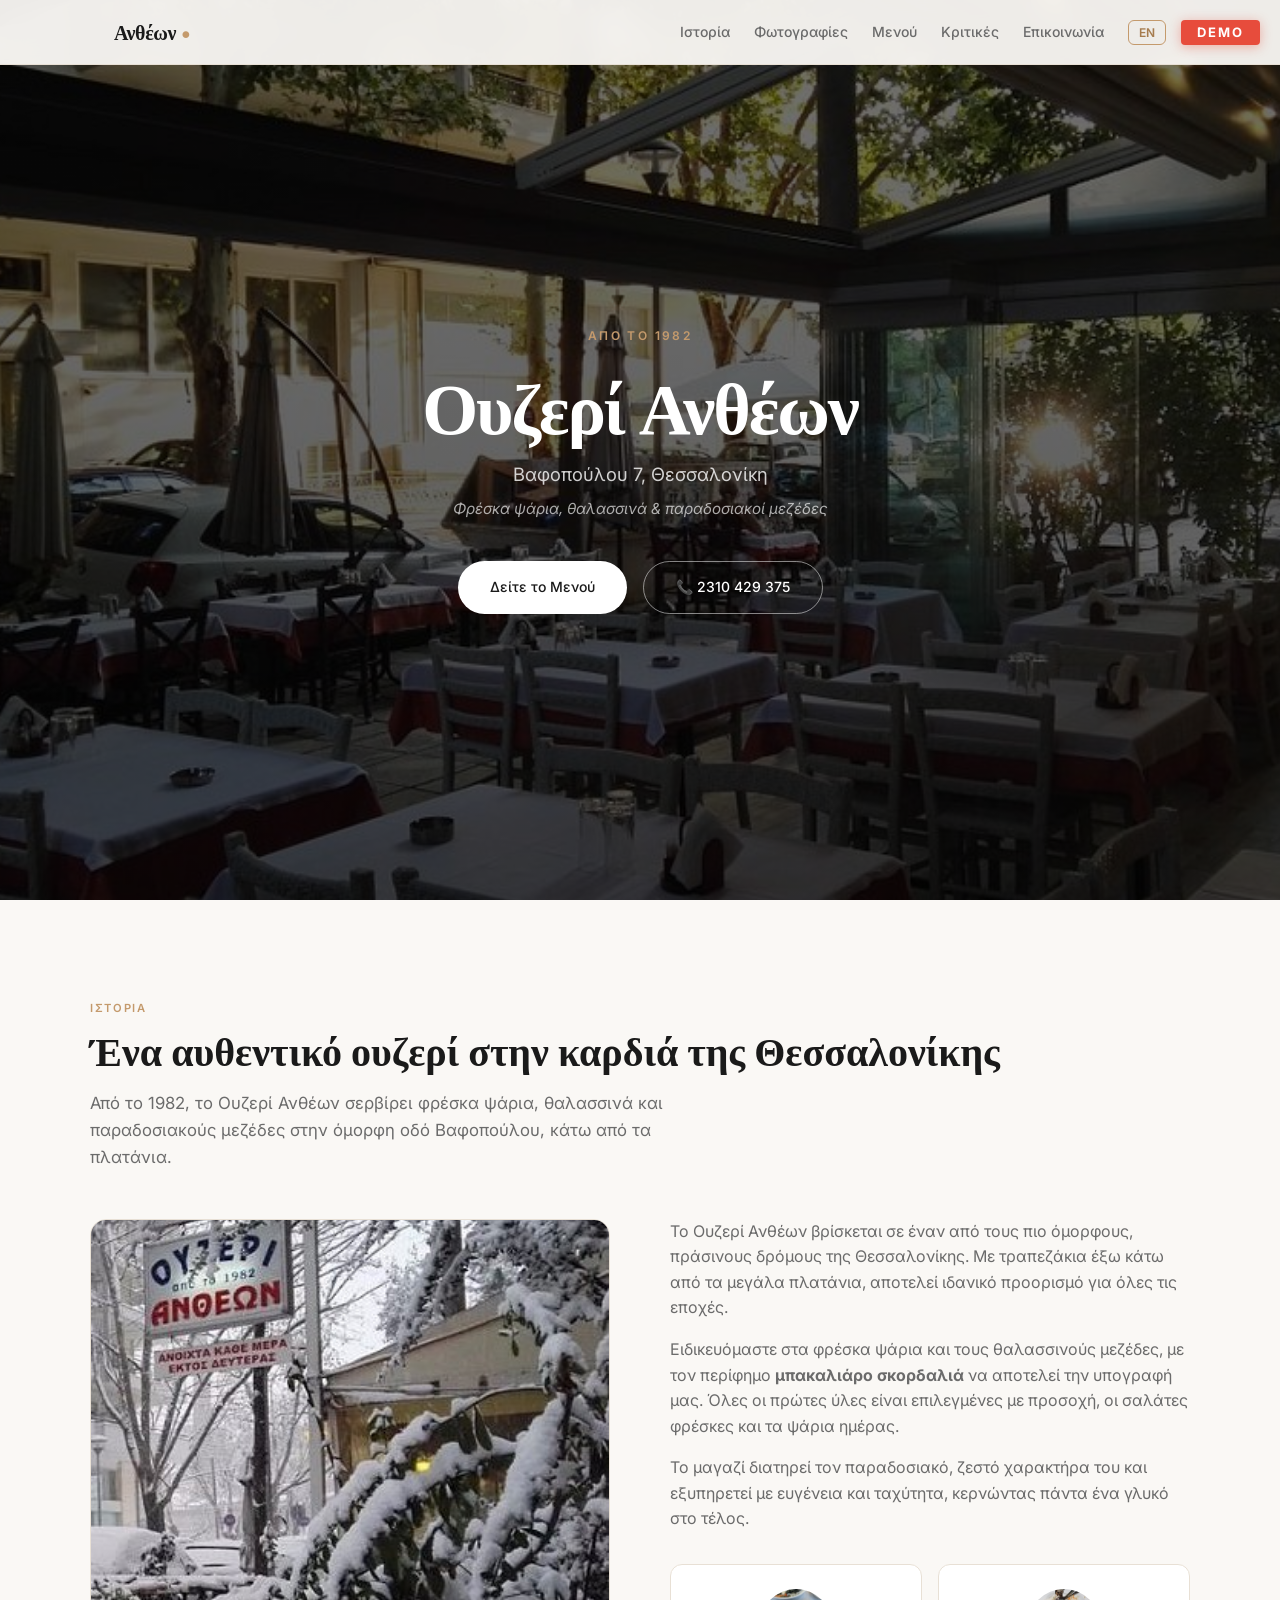
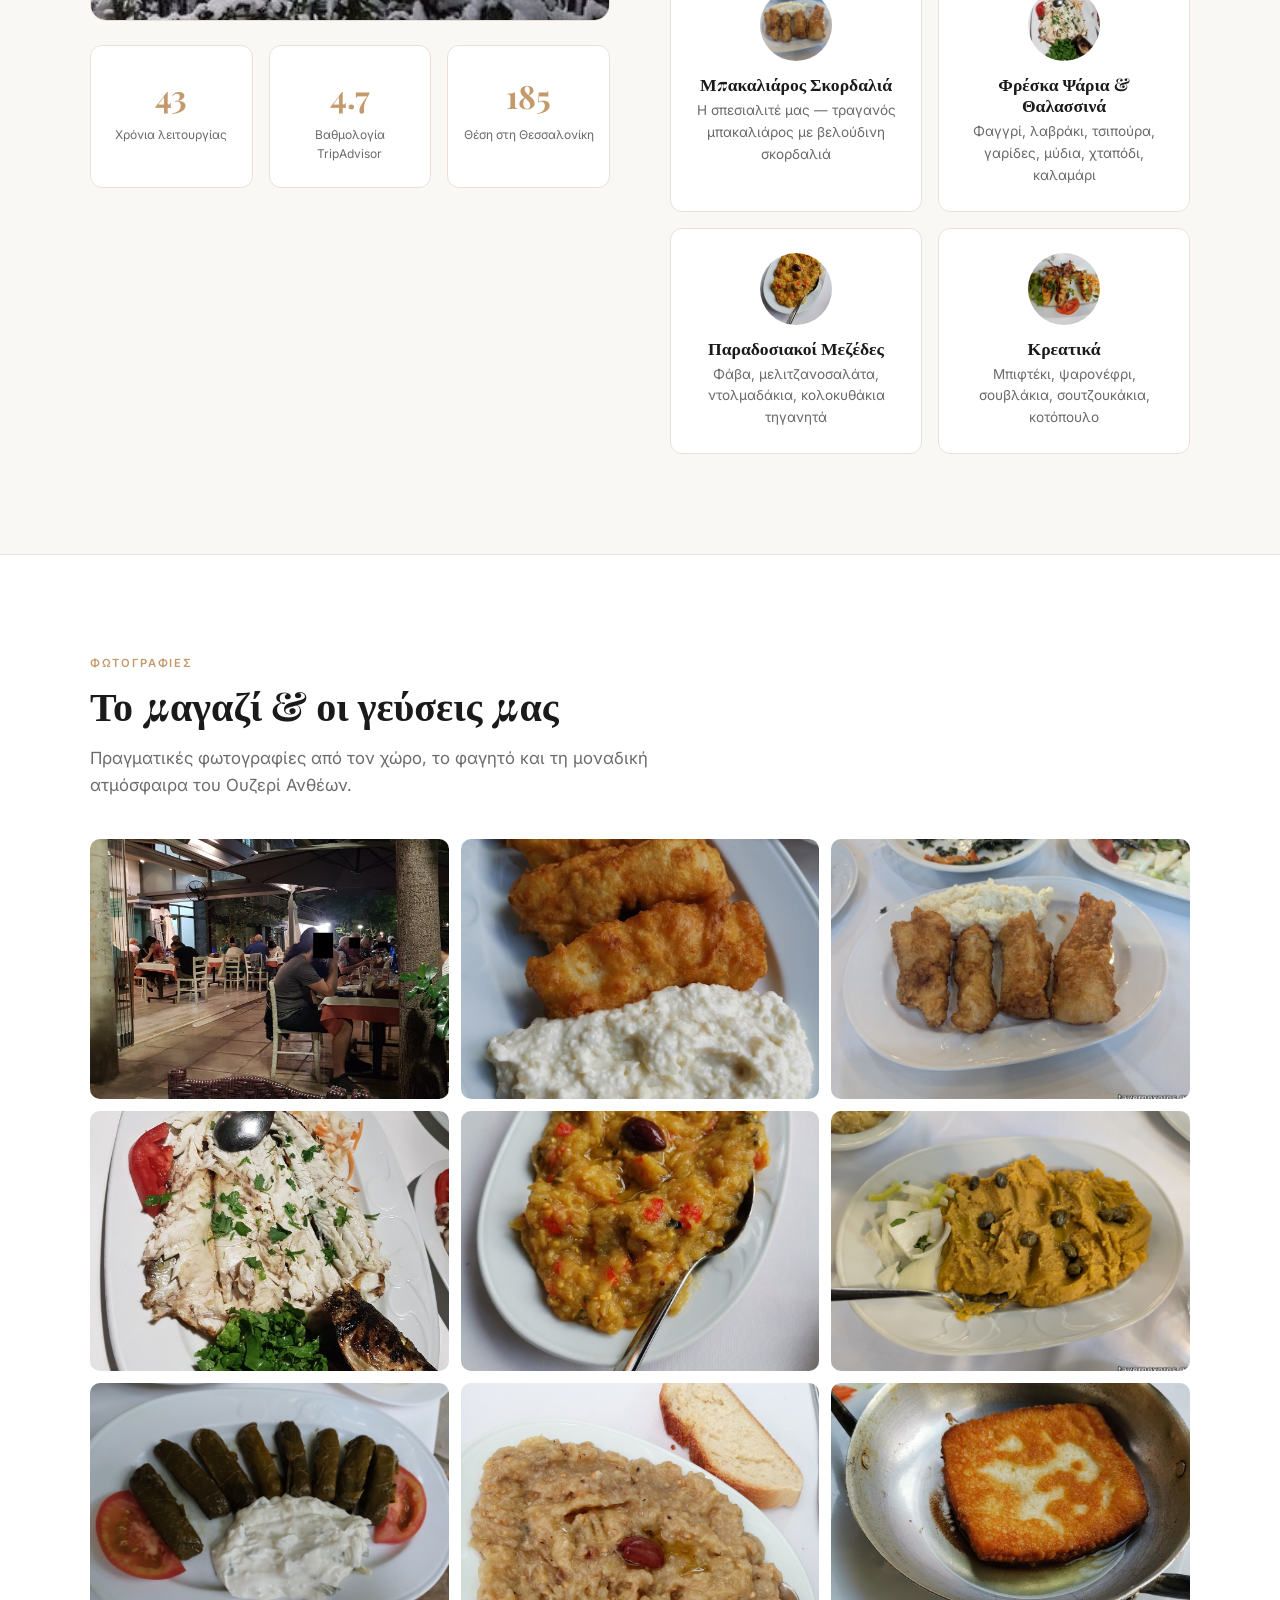
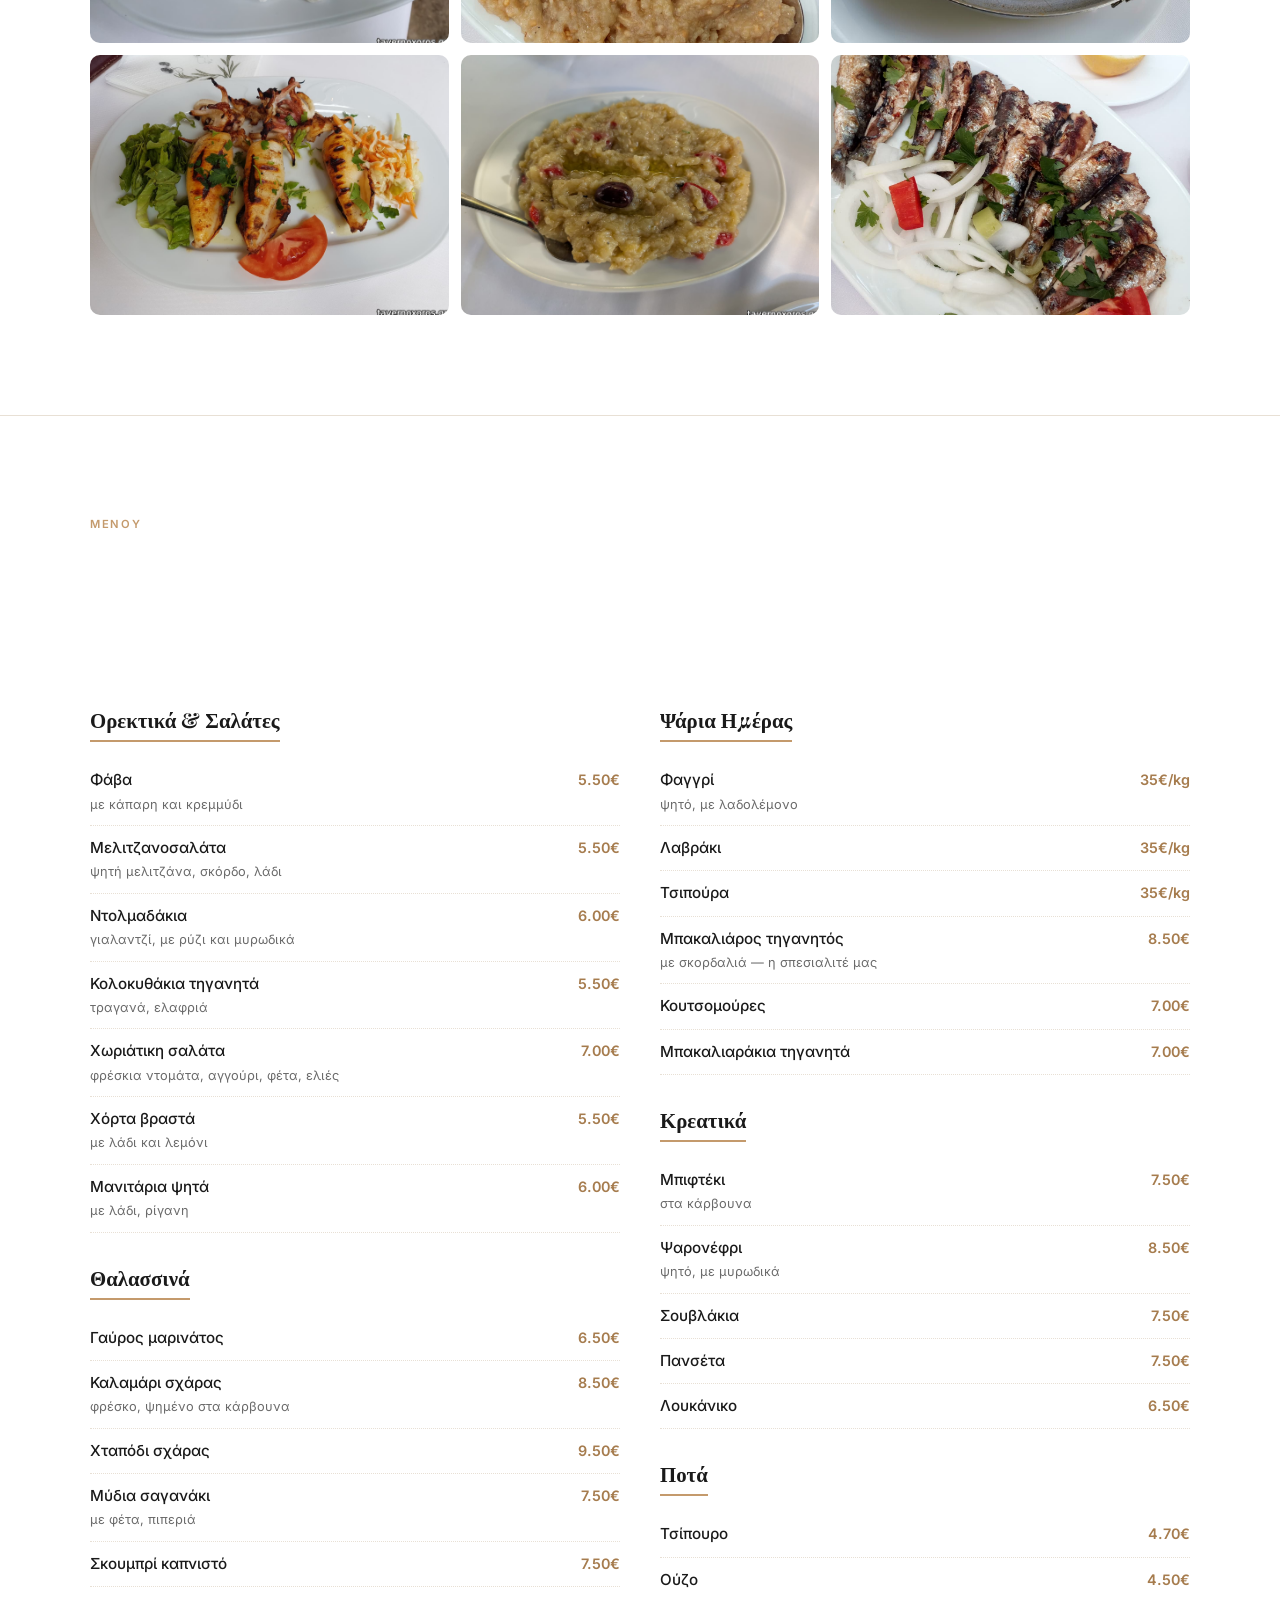
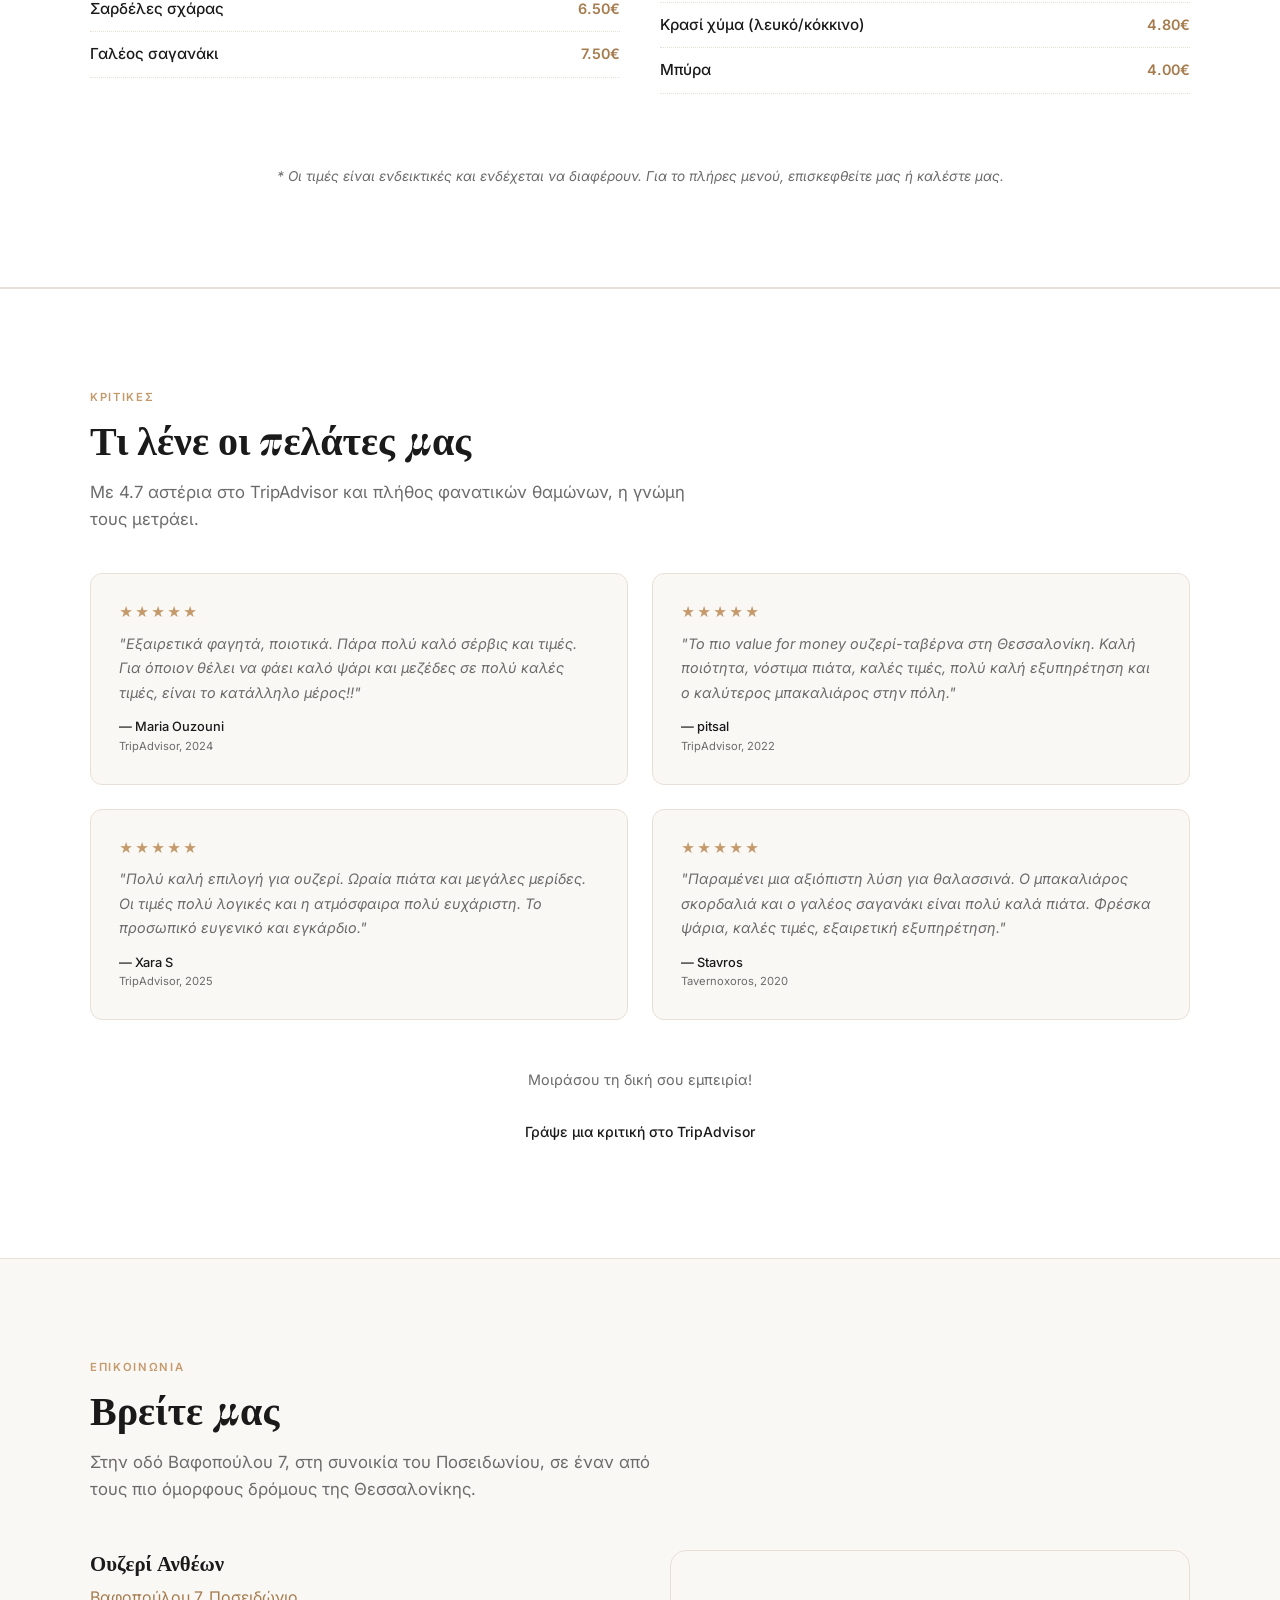
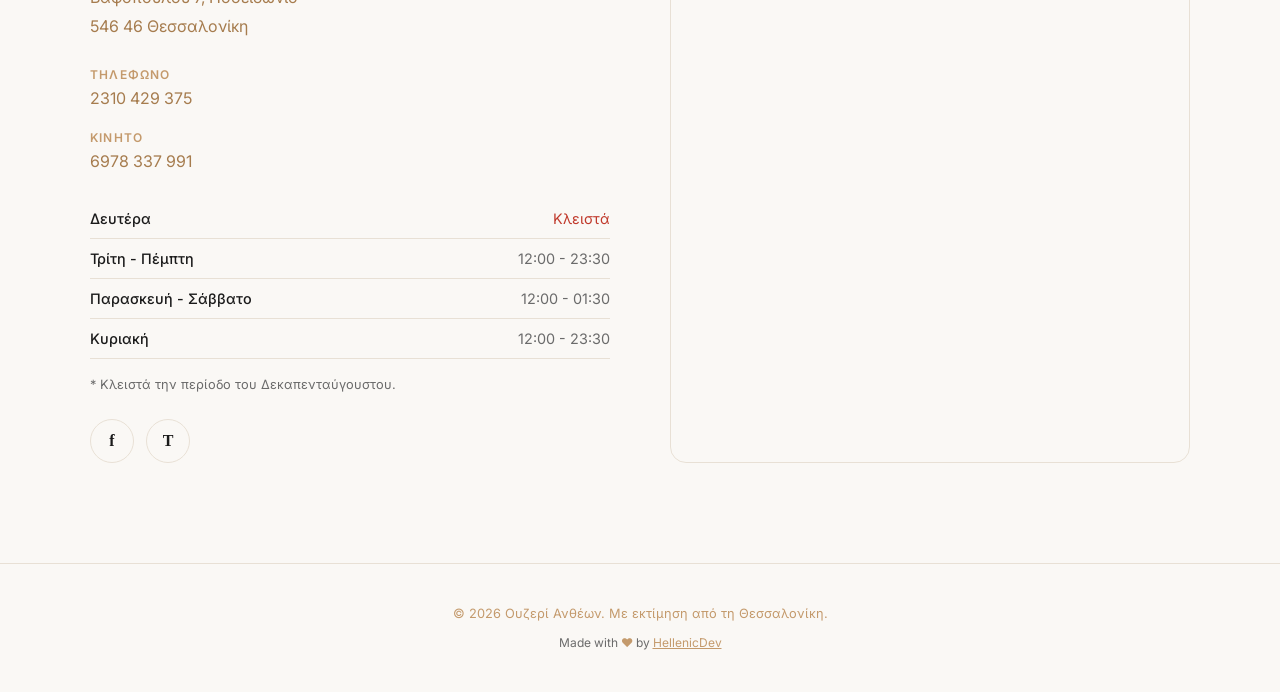
==== antheon/index.html @ df9ec537 "Add DEMO badge, GA4, and HellenicDev footer to antheon" ====
<!DOCTYPE html>
<html lang="el">
<head>
<meta charset="UTF-8">
<meta name="viewport" content="width=device-width, initial-scale=1.0">
<title>Ουζερί Ανθέων | Αυθεντικό Ουζερί στη Θεσσαλονίκη από το 1982</title>
<meta name="description" content="Ουζερί Ανθέων - Αυθεντικό ουζερί στη Θεσσαλονίκη από το 1982. Φρέσκα ψάρια, θαλασσινά, παραδοσιακοί μεζέδες στην οδό Βαφοπούλου 7.">
<link rel="preconnect" href="https://fonts.googleapis.com">
  <link href="https://fonts.googleapis.com/css2?family=Playfair+Display:wght@400;700&family=Inter:wght@300;400;500;600&display=swap" rel="stylesheet">
  <script async src="https://www.googletagmanager.com/gtag/js?id=G-9FWQFZME3Z"></script>
  <script>
    window.dataLayer = window.dataLayer || [];
    function gtag(){dataLayer.push(arguments);}
    gtag('js', new Date());
    gtag('config', 'G-9FWQFZME3Z');
  </script>
<style>
:root {
  --bg: #faf8f5;
  --text: #1a1a1a;
  --text-light: #6b6b6b;
  --accent: #c49a6c;
  --accent-dark: #a67c4e;
  --border: #e8e0d5;
  --card-bg: #ffffff;
}

* { margin: 0; padding: 0; box-sizing: border-box; }

html { scroll-behavior: smooth; }

body {
  font-family: 'Inter', sans-serif;
  background: var(--bg);
  color: var(--text);
  line-height: 1.6;
  -webkit-font-smoothing: antialiased;
  opacity: 0;
  animation: fadeIn 0.5s ease forwards;
}

@keyframes fadeIn { to { opacity: 1; } }

h1, h2, h3, h4 {
  font-family: 'Playfair Display', serif;
  font-weight: 700;
  line-height: 1.2;
}

a { color: inherit; text-decoration: none; }

img { max-width: 100%; height: auto; display: block; }

/* Nav */
nav {
  position: fixed;
  top: 0;
  width: 100%;
  background: rgba(250, 248, 245, 0.95);
  backdrop-filter: blur(12px);
  -webkit-backdrop-filter: blur(12px);
  border-bottom: 1px solid var(--border);
  z-index: 100;
  transition: transform 0.3s;
}

.nav-hidden { transform: translateY(-100%); }

nav .container {
  max-width: 1100px;
  margin: 0 auto;
  padding: 0 24px;
  display: flex;
  align-items: center;
  justify-content: space-between;
  height: 64px;
}

nav .logo {
  font-family: 'Playfair Display', serif;
  font-size: 1.25rem;
  font-weight: 700;
  letter-spacing: -0.02em;
}

nav .logo span { color: var(--accent); }

nav .nav-links { display: flex; gap: 24px; align-items: center; }

nav .nav-links a {
  font-size: 0.875rem;
  font-weight: 500;
  color: var(--text-light);
  transition: color 0.2s;
  position: relative;
}

nav .nav-links a:hover { color: var(--text); }

nav .nav-links a::after {
  content: '';
  position: absolute;
  bottom: -4px;
  left: 0;
  width: 0;
  height: 2px;
  background: var(--accent);
  transition: width 0.3s;
}

nav .nav-links a:hover::after { width: 100%; }

.lang-toggle {
  background: none;
  border: 1px solid var(--accent);
  border-radius: 6px;
  padding: 4px 10px;
  font-size: 0.75rem;
  font-weight: 600;
  color: var(--accent-dark);
  cursor: pointer;
  transition: all 0.2s;
  font-family: inherit;
}

.lang-toggle:hover { background: var(--accent); color: white; }

.nav-toggle {
  display: none;
  background: none;
  border: none;
  cursor: pointer;
  padding: 8px;
}

.nav-toggle span {
  display: block;
  width: 24px;
  height: 2px;
  background: var(--text);
  margin: 5px 0;
  transition: 0.3s;
}

/* Hero */
.hero {
  min-height: 100vh;
  display: flex;
  align-items: center;
  justify-content: center;
  text-align: center;
  padding: 120px 24px 80px;
  position: relative;
  overflow: hidden;
}

.hero-bg {
  position: absolute;
  inset: 0;
  z-index: 0;
}

.hero-bg img {
  width: 100%;
  height: 100%;
  object-fit: cover;
  transition: transform 8s ease;
}

.hero:hover .hero-bg img,
.hero-inview .hero-bg img { transform: scale(1.05); }

.hero-bg::after {
  content: '';
  position: absolute;
  inset: 0;
  background: linear-gradient(rgba(0,0,0,0.55), rgba(0,0,0,0.65));
}

.hero-content {
  position: relative;
  z-index: 1;
  max-width: 700px;
  color: white;
}

.hero .year {
  font-size: 0.75rem;
  text-transform: uppercase;
  letter-spacing: 0.2em;
  color: var(--accent);
  margin-bottom: 16px;
  font-weight: 600;
  opacity: 0;
  animation: slideUp 0.8s ease 0.2s forwards;
}

.hero h1 {
  font-size: clamp(2.5rem, 6vw, 4.5rem);
  margin-bottom: 12px;
  letter-spacing: -0.03em;
  color: white;
  opacity: 0;
  animation: slideUp 0.8s ease 0.4s forwards;
}

@keyframes slideUp {
  from { opacity: 0; transform: translateY(30px); }
  to { opacity: 1; transform: translateY(0); }
}

.hero .subtitle {
  font-size: 1.15rem;
  color: rgba(255,255,255,0.8);
  margin-bottom: 8px;
  opacity: 0;
  animation: slideUp 0.8s ease 0.6s forwards;
}

.hero .tagline {
  font-size: 0.95rem;
  color: rgba(255,255,255,0.65);
  margin-bottom: 40px;
  font-style: italic;
  opacity: 0;
  animation: slideUp 0.8s ease 0.8s forwards;
}

.hero .btn-group {
  display: flex;
  gap: 16px;
  justify-content: center;
  flex-wrap: wrap;
  opacity: 0;
  animation: slideUp 0.8s ease 1s forwards;
}

.btn {
  display: inline-flex;
  align-items: center;
  gap: 8px;
  padding: 14px 32px;
  border-radius: 100px;
  font-size: 0.875rem;
  font-weight: 500;
  transition: all 0.3s;
  border: none;
  cursor: pointer;
}

.btn-primary {
  background: white;
  color: var(--text);
}

.btn-primary:hover { background: var(--accent); color: white; transform: translateY(-2px); box-shadow: 0 6px 20px rgba(0,0,0,0.15); }

.btn-outline-light {
  background: transparent;
  border: 1px solid rgba(255,255,255,0.5);
  color: white;
}

.btn-outline-light:hover { background: white; color: var(--text); transform: translateY(-2px); box-shadow: 0 6px 20px rgba(0,0,0,0.15); }

/* Section */
section { padding: 100px 24px; }

.section-label {
  font-size: 0.7rem;
  text-transform: uppercase;
  letter-spacing: 0.15em;
  color: var(--accent);
  margin-bottom: 8px;
  font-weight: 600;
}

.section-title {
  font-size: clamp(1.8rem, 3.5vw, 2.5rem);
  margin-bottom: 16px;
}

.section-desc {
  color: var(--text-light);
  max-width: 600px;
  font-size: 1.05rem;
}

.container { max-width: 1100px; margin: 0 auto; }

/* Reveal animations */
.reveal {
  opacity: 0;
  transform: translateY(40px);
  transition: opacity 0.8s ease, transform 0.8s ease;
}

.reveal.visible {
  opacity: 1;
  transform: translateY(0);
}

.reveal-left {
  opacity: 0;
  transform: translateX(-40px);
  transition: opacity 0.8s ease, transform 0.8s ease;
}

.reveal-left.visible {
  opacity: 1;
  transform: translateX(0);
}

.reveal-right {
  opacity: 0;
  transform: translateX(40px);
  transition: opacity 0.8s ease, transform 0.8s ease;
}

.reveal-right.visible {
  opacity: 1;
  transform: translateX(0);
}

/* About */
.about-grid {
  display: grid;
  grid-template-columns: 1fr 1fr;
  gap: 60px;
  align-items: start;
  margin-top: 48px;
}

.about-image {
  border-radius: 16px;
  overflow: hidden;
  border: 1px solid var(--border);
  transition: transform 0.4s;
}

.about-image:hover { transform: scale(1.01); }

.about-image img {
  width: 100%;
  height: 400px;
  object-fit: cover;
  transition: transform 6s ease;
}

.about-image:hover img { transform: scale(1.05); }

.about-text p {
  color: var(--text-light);
  margin-bottom: 16px;
  font-size: 1rem;
}

.about-stats {
  display: grid;
  grid-template-columns: repeat(3, 1fr);
  gap: 16px;
  margin-top: 24px;
}

.about-stats .stat {
  text-align: center;
  padding: 24px 12px;
  background: var(--card-bg);
  border-radius: 12px;
  border: 1px solid var(--border);
  transition: transform 0.3s, box-shadow 0.3s;
}

.about-stats .stat:hover {
  transform: translateY(-4px);
  box-shadow: 0 12px 28px rgba(0,0,0,0.06);
}

.about-stats .stat .number {
  font-family: 'Playfair Display', serif;
  font-size: 2rem;
  font-weight: 700;
  color: var(--accent);
}

.about-stats .stat .label {
  font-size: 0.75rem;
  color: var(--text-light);
  margin-top: 4px;
}

/* Specialties */
.specials-grid {
  display: grid;
  grid-template-columns: repeat(auto-fit, minmax(220px, 1fr));
  gap: 16px;
  margin-top: 32px;
}

.special-card {
  background: var(--card-bg);
  border: 1px solid var(--border);
  border-radius: 12px;
  padding: 24px;
  text-align: center;
  transition: all 0.3s;
}

.special-card:nth-child(1) { transition-delay: 0.1s; }
.special-card:nth-child(2) { transition-delay: 0.2s; }
.special-card:nth-child(3) { transition-delay: 0.3s; }
.special-card:nth-child(4) { transition-delay: 0.4s; }

.special-card:hover {
  transform: translateY(-6px);
  box-shadow: 0 16px 32px rgba(0,0,0,0.06);
  border-color: var(--accent);
}

.special-card .icon-img {
  width: 72px;
  height: 72px;
  border-radius: 50%;
  object-fit: cover;
  margin: 0 auto 12px;
  transition: transform 0.5s;
}

.special-card:hover .icon-img { transform: rotate(8deg) scale(1.08); }

.special-card h4 { font-size: 1.1rem; margin-bottom: 6px; }
.special-card p { font-size: 0.85rem; color: var(--text-light); }

/* Gallery */
.gallery-section { background: var(--card-bg); border-top: 1px solid var(--border); }

.gallery-grid {
  display: grid;
  grid-template-columns: repeat(3, 1fr);
  gap: 12px;
  margin-top: 40px;
}

.gallery-grid img {
  width: 100%;
  height: 260px;
  object-fit: cover;
  border-radius: 10px;
  transition: transform 0.5s, box-shadow 0.5s;
  cursor: pointer;
}

.gallery-grid img:hover {
  transform: scale(1.04);
  box-shadow: 0 12px 32px rgba(0,0,0,0.15);
}

/* Menu */
.menu-grid {
  display: grid;
  grid-template-columns: 1fr 1fr;
  gap: 40px;
  margin-top: 48px;
}

.menu-category { margin-bottom: 32px; }

.menu-category h3 {
  font-size: 1.3rem;
  margin-bottom: 16px;
  padding-bottom: 8px;
  border-bottom: 2px solid var(--accent);
  display: inline-block;
}

.menu-item {
  display: flex;
  justify-content: space-between;
  align-items: flex-start;
  padding: 10px 0;
  border-bottom: 1px dotted var(--border);
  transition: background 0.2s;
  cursor: default;
}

.menu-item:hover { background: rgba(196, 154, 108, 0.05); padding-left: 8px; padding-right: 8px; margin: 0 -8px; border-radius: 6px; }

.menu-item-name { font-weight: 500; font-size: 0.95rem; flex: 1; }
.menu-item-desc { font-size: 0.8rem; color: var(--text-light); margin-top: 2px; }

.menu-item-price {
  font-weight: 600;
  color: var(--accent-dark);
  font-size: 0.9rem;
  white-space: nowrap;
  margin-left: 16px;
}

/* Reviews */
.reviews-section { background: #fff; border-top: 1px solid var(--border); border-bottom: 1px solid var(--border); }

.reviews-grid {
  display: grid;
  grid-template-columns: 1fr 1fr;
  gap: 24px;
  margin-top: 40px;
}

.review-card {
  background: var(--bg);
  border-radius: 12px;
  padding: 28px;
  border: 1px solid var(--border);
  transition: transform 0.3s, box-shadow 0.3s;
}

.review-card:hover {
  transform: translateY(-2px);
  box-shadow: 0 8px 24px rgba(0,0,0,0.04);
}

.review-card .stars { color: var(--accent); font-size: 0.85rem; margin-bottom: 8px; letter-spacing: 2px; }

.review-card blockquote {
  font-size: 0.9rem;
  color: var(--text-light);
  font-style: italic;
  line-height: 1.7;
}

.review-card .author { font-size: 0.8rem; font-weight: 500; margin-top: 12px; color: var(--text); }
.review-card .source { font-size: 0.7rem; color: var(--text-light); }

.review-cta { text-align: center; margin-top: 48px; }
.review-cta p { color: var(--text-light); margin-bottom: 16px; font-size: 0.9rem; }

/* Contact */
.contact-grid {
  display: grid;
  grid-template-columns: 1fr 1fr;
  gap: 60px;
  margin-top: 48px;
}

.contact-info h3 { font-size: 1.3rem; margin-bottom: 8px; }

.contact-info .address {
  color: var(--text-light);
  margin-bottom: 24px;
  line-height: 1.8;
}

.contact-info .address a { color: var(--accent-dark); }

.contact-detail { margin-bottom: 16px; }
.contact-detail .label { font-size: 0.75rem; text-transform: uppercase; letter-spacing: 0.1em; color: var(--accent); font-weight: 600; }
.contact-detail .value { font-size: 1rem; margin-top: 2px; }
.contact-detail .value a { color: var(--accent-dark); }

.hours-table { margin-top: 24px; }
.hours-row {
  display: flex;
  justify-content: space-between;
  padding: 8px 0;
  border-bottom: 1px solid var(--border);
  font-size: 0.9rem;
}
.hours-row .day { font-weight: 500; }
.hours-row .time { color: var(--text-light); }
.hours-row.closed .time { color: #c0392b; }

.map-container {
  border-radius: 16px;
  overflow: hidden;
  border: 1px solid var(--border);
  width: 100%;
  height: 100%;
  min-height: 400px;
}

.map-container iframe {
  width: 100%;
  height: 100%;
  min-height: 400px;
  border: 0;
}

/* Social */
.social-links {
  display: flex;
  gap: 12px;
  margin-top: 24px;
}

.social-links a {
  display: flex;
  align-items: center;
  justify-content: center;
  width: 44px;
  height: 44px;
  border: 1px solid var(--border);
  border-radius: 50%;
  transition: all 0.3s;
  font-weight: 700;
  font-size: 1rem;
  font-family: serif;
}

.social-links a:hover {
  background: var(--accent);
  border-color: var(--accent);
  color: white;
  transform: translateY(-2px);
}

/* Footer */
footer {
  text-align: center;
  padding: 40px 24px;
  color: var(--text-light);
  font-size: 0.8rem;
  border-top: 1px solid var(--border);
}

footer span { color: var(--accent); }

.demo-badge {
  position: fixed;
  top: 20px;
  right: 20px;
  z-index: 9999;
  background: #e74c3c;
  color: #fff;
  font: 700 13px/1 'Inter', sans-serif;
  padding: 6px 16px;
  border-radius: 4px;
  letter-spacing: 2px;
  box-shadow: 0 2px 12px rgba(231,76,60,0.4);
  pointer-events: none;
}

/* Lightbox */
.lightbox {
  display: none;
  position: fixed;
  inset: 0;
  background: rgba(0,0,0,0.92);
  z-index: 200;
  align-items: center;
  justify-content: center;
  padding: 40px;
  cursor: pointer;
  backdrop-filter: blur(8px);
  animation: lbFade 0.3s ease;
}

@keyframes lbFade { from { opacity: 0; } to { opacity: 1; } }

.lightbox.open { display: flex; }

.lightbox img {
  max-width: 90vw;
  max-height: 85vh;
  border-radius: 12px;
  object-fit: contain;
  animation: lbScale 0.3s ease;
}

@keyframes lbScale { from { transform: scale(0.9); } to { transform: scale(1); } }

.lightbox .close-btn {
  position: absolute;
  top: 20px;
  right: 28px;
  color: white;
  font-size: 2rem;
  cursor: pointer;
  opacity: 0.7;
  transition: opacity 0.2s;
}

.lightbox .close-btn:hover { opacity: 1; }

/* Back to top */
.back-top {
  position: fixed;
  bottom: 30px;
  right: 30px;
  width: 48px;
  height: 48px;
  border-radius: 50%;
  background: var(--text);
  color: white;
  border: none;
  cursor: pointer;
  font-size: 1.2rem;
  display: flex;
  align-items: center;
  justify-content: center;
  opacity: 0;
  pointer-events: none;
  transition: all 0.3s;
  z-index: 90;
  box-shadow: 0 4px 12px rgba(0,0,0,0.15);
}

.back-top.show { opacity: 1; pointer-events: auto; }

.back-top:hover { background: var(--accent); transform: translateY(-3px); }

/* Mobile CTA */
.mobile-cta {
  display: none;
  position: fixed;
  bottom: 0;
  left: 0;
  right: 0;
  background: white;
  border-top: 1px solid var(--border);
  padding: 12px 20px;
  z-index: 90;
  gap: 12px;
}

.mobile-cta .btn { flex: 1; justify-content: center; font-size: 0.85rem; padding: 12px 16px; }

/* Language visibility handled by JS */

/* Mobile */
@media (max-width: 768px) {
  nav .nav-links { display: none; }
  .nav-toggle { display: block; }
  nav .nav-links.open {
    display: flex;
    flex-direction: column;
    position: absolute;
    top: 64px;
    left: 0;
    right: 0;
    background: rgba(250, 248, 245, 0.98);
    padding: 24px;
    border-bottom: 1px solid var(--border);
    gap: 16px;
  }
  nav .nav-links.open a { font-size: 1rem; }
  nav .nav-links.open a::after { display: none; }
  .lang-toggle { align-self: flex-start; }

  .hero h1 { font-size: 2.5rem; }
  .section-title { font-size: 1.8rem; }
  .about-grid,
  .menu-grid,
  .contact-grid { grid-template-columns: 1fr; gap: 40px; }
  .about-stats { grid-template-columns: repeat(3, 1fr); gap: 10px; }
  .about-stats .stat { padding: 16px 8px; }
  .about-stats .stat .number { font-size: 1.5rem; }
  .reviews-grid { grid-template-columns: 1fr; }
  .gallery-grid { grid-template-columns: repeat(2, 1fr); }
  .gallery-grid img { height: 160px; }
  section { padding: 60px 20px; }
  .hero { min-height: 90vh; padding: 100px 20px 60px; }
  .about-image img { height: 280px; }
  .lightbox { padding: 20px; }
  .mobile-cta { display: flex; }
  .back-top { bottom: 80px; right: 16px; }
  footer { padding-bottom: 80px; }
}
</style>
</head>
<body>

<div class="demo-badge">DEMO</div>

<nav id="navbar">
  <div class="container">
    <a href="#" class="logo" data-lang="el">Ανθέων <span>•</span></a>
    <a href="#" class="logo" data-lang="en">Antheon <span>•</span></a>
    <div class="nav-links" id="navLinks">
      <a href="#about" data-lang="el">Ιστορία</a>
      <a href="#about" data-lang="en">About</a>
      <a href="#gallery" data-lang="el">Φωτογραφίες</a>
      <a href="#gallery" data-lang="en">Gallery</a>
      <a href="#menu" data-lang="el">Μενού</a>
      <a href="#menu" data-lang="en">Menu</a>
      <a href="#reviews" data-lang="el">Κριτικές</a>
      <a href="#reviews" data-lang="en">Reviews</a>
      <a href="#contact" data-lang="el">Επικοινωνία</a>
      <a href="#contact" data-lang="en">Contact</a>
      <button class="lang-toggle" id="langToggle" onclick="toggleLang()">EN</button>
    </div>
    <button class="nav-toggle" id="navToggle" aria-label="Μενού">
      <span></span><span></span><span></span>
    </button>
  </div>
</nav>

<header class="hero" id="hero">
  <div class="hero-bg">
    <img src="images/interior.jpg" alt="Ουζερί Ανθέων εσωτερικός χώρος">
  </div>
  <div class="hero-content">
    <p class="year" data-lang="el">Από το 1982</p>
    <p class="year" data-lang="en">Since 1982</p>
    <h1 data-lang="el">Ουζερί Ανθέων</h1>
    <h1 data-lang="en">Ouzeri Antheon</h1>
    <p class="subtitle" data-lang="el">Βαφοπούλου 7, Θεσσαλονίκη</p>
    <p class="subtitle" data-lang="en">Vafopoulou 7, Thessaloniki</p>
    <p class="tagline" data-lang="el">Φρέσκα ψάρια, θαλασσινά & παραδοσιακοί μεζέδες</p>
    <p class="tagline" data-lang="en">Fresh fish, seafood & traditional mezedes</p>
    <div class="btn-group">
      <a href="#menu" class="btn btn-primary" data-lang="el">Δείτε το Μενού</a>
      <a href="#menu" class="btn btn-primary" data-lang="en">See our Menu</a>
      <a href="tel:+302310429375" class="btn btn-outline-light">📞 2310 429 375</a>
    </div>
  </div>
</header>

<!-- About -->
<section id="about">
  <div class="container">
    <p class="section-label" data-lang="el">Ιστορία</p>
    <p class="section-label" data-lang="en">Our Story</p>
    <h2 class="section-title reveal" data-lang="el">Ένα αυθεντικό ουζερί στην καρδιά της Θεσσαλονίκης</h2>
    <h2 class="section-title reveal" data-lang="en">An authentic ouzeri in the heart of Thessaloniki</h2>
    <p class="section-desc reveal" data-lang="el">Από το 1982, το Ουζερί Ανθέων σερβίρει φρέσκα ψάρια, θαλασσινά και παραδοσιακούς μεζέδες στην όμορφη οδό Βαφοπούλου, κάτω από τα πλατάνια.</p>
    <p class="section-desc reveal" data-lang="en">Since 1982, Ouzeri Antheon has been serving fresh fish, seafood and traditional mezedes on beautiful Vafopoulou street, under the plane trees.</p>

    <div class="about-grid">
      <div class="reveal-left">
        <div class="about-image">
          <img src="images/exterior.jpg" alt="Εξωτερικός χώρος Ουζερί Ανθέων">
        </div>
        <div class="about-stats">
          <div class="stat">
            <div class="number" data-count="43">0</div>
            <div class="label" data-lang="el">Χρόνια λειτουργίας</div>
            <div class="label" data-lang="en">Years of service</div>
          </div>
          <div class="stat">
            <div class="number" data-count="47" data-type="rating">0</div>
            <div class="label" data-lang="el">Βαθμολογία TripAdvisor</div>
            <div class="label" data-lang="en">TripAdvisor rating</div>
          </div>
          <div class="stat">
            <div class="number" data-count="185">0</div>
            <div class="label" data-lang="el">Θέση στη Θεσσαλονίκη</div>
            <div class="label" data-lang="en">Rank in Thessaloniki</div>
          </div>
        </div>
      </div>
      <div class="reveal-right">
        <div class="about-text">
          <p data-lang="el">Το Ουζερί Ανθέων βρίσκεται σε έναν από τους πιο όμορφους, πράσινους δρόμους της Θεσσαλονίκης. Με τραπεζάκια έξω κάτω από τα μεγάλα πλατάνια, αποτελεί ιδανικό προορισμό για όλες τις εποχές.</p>
          <p data-lang="en">Ouzeri Antheon is located on one of the most beautiful, green streets of Thessaloniki. With outdoor tables under the large plane trees, it is an ideal destination for all seasons.</p>
          <p data-lang="el">Ειδικευόμαστε στα φρέσκα ψάρια και τους θαλασσινούς μεζέδες, με τον περίφημο <strong>μπακαλιάρο σκορδαλιά</strong> να αποτελεί την υπογραφή μας. Όλες οι πρώτες ύλες είναι επιλεγμένες με προσοχή, οι σαλάτες φρέσκες και τα ψάρια ημέρας.</p>
          <p data-lang="en">We specialize in fresh fish and seafood mezedes, with our famous <strong>batter-fried cod with garlic dip (bakaliaros skordalia)</strong> being our signature dish. All ingredients are carefully selected, salads are fresh, and fish is daily caught.</p>
          <p data-lang="el">Το μαγαζί διατηρεί τον παραδοσιακό, ζεστό χαρακτήρα του και εξυπηρετεί με ευγένεια και ταχύτητα, κερνώντας πάντα ένα γλυκό στο τέλος.</p>
          <p data-lang="en">The tavern keeps its traditional, warm character and serves with kindness and speed, always offering a complimentary dessert at the end.</p>
        </div>

        <div class="specials-grid">
          <div class="special-card reveal" style="transition-delay:0.1s">
            <img src="images/gallery3.jpg" alt="Μπακαλιάρος σκορδαλιά" class="icon-img">
            <h4 data-lang="el">Μπακαλιάρος Σκορδαλιά</h4>
            <h4 data-lang="en">Cod with Garlic Dip</h4>
            <p data-lang="el">Η σπεσιαλιτέ μας — τραγανός μπακαλιάρος με βελούδινη σκορδαλιά</p>
            <p data-lang="en">Our specialty — crispy batter-fried cod with smooth garlic dip</p>
          </div>
          <div class="special-card reveal" style="transition-delay:0.2s">
            <img src="images/gallery4.jpg" alt="Φρέσκα ψάρια" class="icon-img">
            <h4 data-lang="el">Φρέσκα Ψάρια & Θαλασσινά</h4>
            <h4 data-lang="en">Fresh Fish & Seafood</h4>
            <p data-lang="el">Φαγγρί, λαβράκι, τσιπούρα, γαρίδες, μύδια, χταπόδι, καλαμάρι</p>
            <p data-lang="en">Sea bream, sea bass, gilt-head bream, shrimp, mussels, octopus, squid</p>
          </div>
          <div class="special-card reveal" style="transition-delay:0.3s">
            <img src="images/gallery5.jpg" alt="Παραδοσιακοί μεζέδες" class="icon-img">
            <h4 data-lang="el">Παραδοσιακοί Μεζέδες</h4>
            <h4 data-lang="en">Traditional Mezedes</h4>
            <p data-lang="el">Φάβα, μελιτζανοσαλάτα, ντολμαδάκια, κολοκυθάκια τηγανητά</p>
            <p data-lang="en">Fava, eggplant dip, stuffed vine leaves, fried zucchini</p>
          </div>
          <div class="special-card reveal" style="transition-delay:0.4s">
            <img src="images/gallery10.jpg" alt="Κρεατικά" class="icon-img">
            <h4 data-lang="el">Κρεατικά</h4>
            <h4 data-lang="en">Grilled Meats</h4>
            <p data-lang="el">Μπιφτέκι, ψαρονέφρι, σουβλάκια, σουτζουκάκια, κοτόπουλο</p>
            <p data-lang="en">Burger, pork tenderloin, skewers, spicy meatballs, chicken</p>
          </div>
        </div>
      </div>
    </div>
  </div>
</section>

<!-- Gallery -->
<section id="gallery" class="gallery-section">
  <div class="container">
    <p class="section-label" data-lang="el">Φωτογραφίες</p>
    <p class="section-label" data-lang="en">Gallery</p>
    <h2 class="section-title reveal" data-lang="el">Το μαγαζί & οι γεύσεις μας</h2>
    <h2 class="section-title reveal" data-lang="en">Our tavern & our flavors</h2>
    <p class="section-desc reveal" data-lang="el">Πραγματικές φωτογραφίες από τον χώρο, το φαγητό και τη μοναδική ατμόσφαιρα του Ουζερί Ανθέων.</p>
    <p class="section-desc reveal" data-lang="en">Real photos from the space, the food and the unique atmosphere of Ouzeri Antheon.</p>

    <div class="gallery-grid">
      <img src="images/gallery1.jpg" alt="Εξωτερικός χώρος Ουζερί Ανθέων" onclick="openLightbox(this.src)" loading="lazy">
      <img src="images/gallery2.jpg" alt="Εσωτερικός χώρος Ουζερί Ανθέων" onclick="openLightbox(this.src)" loading="lazy">
      <img src="images/gallery3.jpg" alt="Μπακαλιάρος σκορδαλιά" onclick="openLightbox(this.src)" loading="lazy">
      <img src="images/gallery4.jpg" alt="Λαβράκι ψητό" onclick="openLightbox(this.src)" loading="lazy">
      <img src="images/gallery5.jpg" alt="Κολοκυθάκια τηγανητά" onclick="openLightbox(this.src)" loading="lazy">
      <img src="images/gallery6.jpg" alt="Φάβα" onclick="openLightbox(this.src)" loading="lazy">
      <img src="images/gallery7.jpg" alt="Ντολμαδάκια" onclick="openLightbox(this.src)" loading="lazy">
      <img src="images/gallery8.jpg" alt="Καλαμαράκια τηγανητά" onclick="openLightbox(this.src)" loading="lazy">
      <img src="images/gallery9.jpg" alt="Κεφαλοτύρι σαγανάκι" onclick="openLightbox(this.src)" loading="lazy">
      <img src="images/gallery10.jpg" alt="Καλαμαράκια σχάρας" onclick="openLightbox(this.src)" loading="lazy">
      <img src="images/gallery11.jpg" alt="Μελιτζανοσαλάτα" onclick="openLightbox(this.src)" loading="lazy">
      <img src="images/gallery12.jpg" alt="Σαρδέλες" onclick="openLightbox(this.src)" loading="lazy">
    </div>
  </div>
</section>

<!-- Menu -->
<section id="menu" style="background: var(--card-bg); border-top: 1px solid var(--border); border-bottom: 1px solid var(--border);">
  <div class="container">
    <p class="section-label" data-lang="el">Μενού</p>
    <p class="section-label" data-lang="en">Menu</p>
    <h2 class="section-title reveal" data-lang="el">Ενδεικτική Γεύση</h2>
    <h2 class="section-title reveal" data-lang="en">A Taste of Our Menu</h2>
    <p class="section-desc reveal" data-lang="el">Ο κατάλογός μας αλλάζει με την εποχή και τη φρεσκάδα της ημέρας. Παρακάτω μερικές από τις αγαπημένες επιλογές των πελατών μας.</p>
    <p class="section-desc reveal" data-lang="en">Our menu changes with the season and the freshness of the day. Below are some of our customers' favorite choices.</p>

    <div class="menu-grid">
      <div>
        <div class="menu-category">
          <h3 data-lang="el">Ορεκτικά & Σαλάτες</h3>
          <h3 data-lang="en">Starters & Salads</h3>
          <div class="menu-item">
            <div><div class="menu-item-name">Φάβα</div><div class="menu-item-desc" data-lang="el">με κάπαρη και κρεμμύδι</div><div class="menu-item-desc" data-lang="en">with capers and onion</div></div>
            <span class="menu-item-price">5.50€</span>
          </div>
          <div class="menu-item">
            <div><div class="menu-item-name">Μελιτζανοσαλάτα</div><div class="menu-item-desc" data-lang="el">ψητή μελιτζάνα, σκόρδο, λάδι</div><div class="menu-item-desc" data-lang="en">roasted eggplant, garlic, olive oil</div></div>
            <span class="menu-item-price">5.50€</span>
          </div>
          <div class="menu-item">
            <div><div class="menu-item-name">Ντολμαδάκια</div><div class="menu-item-desc" data-lang="el">γιαλαντζί, με ρύζι και μυρωδικά</div><div class="menu-item-desc" data-lang="en">rice-stuffed vine leaves with herbs</div></div>
            <span class="menu-item-price">6.00€</span>
          </div>
          <div class="menu-item">
            <div><div class="menu-item-name" data-lang="el">Κολοκυθάκια τηγανητά</div><div class="menu-item-name" data-lang="en">Fried zucchini</div><div class="menu-item-desc" data-lang="el">τραγανά, ελαφριά</div><div class="menu-item-desc" data-lang="en">crispy, light</div></div>
            <span class="menu-item-price">5.50€</span>
          </div>
          <div class="menu-item">
            <div><div class="menu-item-name" data-lang="el">Χωριάτικη σαλάτα</div><div class="menu-item-name" data-lang="en">Greek salad</div><div class="menu-item-desc" data-lang="el">φρέσκια ντομάτα, αγγούρι, φέτα, ελιές</div><div class="menu-item-desc" data-lang="en">tomato, cucumber, feta, olives</div></div>
            <span class="menu-item-price">7.00€</span>
          </div>
          <div class="menu-item">
            <div><div class="menu-item-name" data-lang="el">Χόρτα βραστά</div><div class="menu-item-name" data-lang="en">Boiled greens</div><div class="menu-item-desc" data-lang="el">με λάδι και λεμόνι</div><div class="menu-item-desc" data-lang="en">with olive oil and lemon</div></div>
            <span class="menu-item-price">5.50€</span>
          </div>
          <div class="menu-item">
            <div><div class="menu-item-name" data-lang="el">Μανιτάρια ψητά</div><div class="menu-item-name" data-lang="en">Grilled mushrooms</div><div class="menu-item-desc" data-lang="el">με λάδι, ρίγανη</div><div class="menu-item-desc" data-lang="en">with oil, oregano</div></div>
            <span class="menu-item-price">6.00€</span>
          </div>
        </div>

        <div class="menu-category">
          <h3 data-lang="el">Θαλασσινά</h3>
          <h3 data-lang="en">Seafood</h3>
          <div class="menu-item">
            <div><div class="menu-item-name" data-lang="el">Γαύρος μαρινάτος</div><div class="menu-item-name" data-lang="en">Marinated anchovies</div></div>
            <span class="menu-item-price">6.50€</span>
          </div>
          <div class="menu-item">
            <div><div class="menu-item-name" data-lang="el">Καλαμάρι σχάρας</div><div class="menu-item-name" data-lang="en">Grilled squid</div><div class="menu-item-desc" data-lang="el">φρέσκο, ψημένο στα κάρβουνα</div><div class="menu-item-desc" data-lang="en">fresh, grilled over charcoal</div></div>
            <span class="menu-item-price">8.50€</span>
          </div>
          <div class="menu-item">
            <div><div class="menu-item-name" data-lang="el">Χταπόδι σχάρας</div><div class="menu-item-name" data-lang="en">Grilled octopus</div></div>
            <span class="menu-item-price">9.50€</span>
          </div>
          <div class="menu-item">
            <div><div class="menu-item-name" data-lang="el">Μύδια σαγανάκι</div><div class="menu-item-name" data-lang="en">Mussels saganaki</div><div class="menu-item-desc" data-lang="el">με φέτα, πιπεριά</div><div class="menu-item-desc" data-lang="en">with feta, pepper</div></div>
            <span class="menu-item-price">7.50€</span>
          </div>
          <div class="menu-item">
            <div><div class="menu-item-name" data-lang="el">Σκουμπρί καπνιστό</div><div class="menu-item-name" data-lang="en">Smoked mackerel</div></div>
            <span class="menu-item-price">7.50€</span>
          </div>
          <div class="menu-item">
            <div><div class="menu-item-name" data-lang="el">Σαρδέλες σχάρας</div><div class="menu-item-name" data-lang="en">Grilled sardines</div></div>
            <span class="menu-item-price">6.50€</span>
          </div>
          <div class="menu-item">
            <div><div class="menu-item-name" data-lang="el">Γαλέος σαγανάκι</div><div class="menu-item-name" data-lang="en">Dogfish saganaki</div></div>
            <span class="menu-item-price">7.50€</span>
          </div>
        </div>
      </div>

      <div>
        <div class="menu-category">
          <h3 data-lang="el">Ψάρια Ημέρας</h3>
          <h3 data-lang="en">Fresh Fish of the Day</h3>
          <div class="menu-item">
            <div><div class="menu-item-name">Φαγγρί</div><div class="menu-item-desc" data-lang="el">ψητό, με λαδολέμονο</div><div class="menu-item-desc" data-lang="en">grilled, with lemon-olive oil</div></div>
            <span class="menu-item-price">35€/kg</span>
          </div>
          <div class="menu-item"><div><div class="menu-item-name">Λαβράκι</div></div><span class="menu-item-price">35€/kg</span></div>
          <div class="menu-item"><div><div class="menu-item-name">Τσιπούρα</div></div><span class="menu-item-price">35€/kg</span></div>
          <div class="menu-item">
            <div><div class="menu-item-name" data-lang="el">Μπακαλιάρος τηγανητός</div><div class="menu-item-name" data-lang="en">Battered cod</div><div class="menu-item-desc" data-lang="el">με σκορδαλιά — η σπεσιαλιτέ μας</div><div class="menu-item-desc" data-lang="en">with garlic dip — our signature</div></div>
            <span class="menu-item-price">8.50€</span>
          </div>
          <div class="menu-item"><div><div class="menu-item-name">Κουτσομούρες</div></div><span class="menu-item-price">7.00€</span></div>
          <div class="menu-item"><div><div class="menu-item-name" data-lang="el">Μπακαλιαράκια τηγανητά</div><div class="menu-item-name" data-lang="en">Fried baby cod</div></div><span class="menu-item-price">7.00€</span></div>
        </div>

        <div class="menu-category">
          <h3 data-lang="el">Κρεατικά</h3>
          <h3 data-lang="en">Grilled Meats</h3>
          <div class="menu-item"><div><div class="menu-item-name">Μπιφτέκι</div><div class="menu-item-desc" data-lang="el">στα κάρβουνα</div><div class="menu-item-desc" data-lang="en">charcoal-grilled</div></div><span class="menu-item-price">7.50€</span></div>
          <div class="menu-item"><div><div class="menu-item-name">Ψαρονέφρι</div><div class="menu-item-desc" data-lang="el">ψητό, με μυρωδικά</div><div class="menu-item-desc" data-lang="en">grilled with herbs</div></div><span class="menu-item-price">8.50€</span></div>
          <div class="menu-item"><div><div class="menu-item-name">Σουβλάκια</div></div><span class="menu-item-price">7.50€</span></div>
          <div class="menu-item"><div><div class="menu-item-name">Πανσέτα</div></div><span class="menu-item-price">7.50€</span></div>
          <div class="menu-item"><div><div class="menu-item-name">Λουκάνικο</div></div><span class="menu-item-price">6.50€</span></div>
        </div>

        <div class="menu-category">
          <h3 data-lang="el">Ποτά</h3>
          <h3 data-lang="en">Drinks</h3>
          <div class="menu-item"><div><div class="menu-item-name">Τσίπουρο</div></div><span class="menu-item-price">4.70€</span></div>
          <div class="menu-item"><div><div class="menu-item-name">Ούζο</div></div><span class="menu-item-price">4.50€</span></div>
          <div class="menu-item"><div><div class="menu-item-name" data-lang="el">Κρασί χύμα (λευκό/κόκκινο)</div><div class="menu-item-name" data-lang="en">House wine (white/red)</div></div><span class="menu-item-price">4.80€</span></div>
          <div class="menu-item"><div><div class="menu-item-name">Μπύρα</div></div><span class="menu-item-price">4.00€</span></div>
        </div>
      </div>
    </div>

    <p style="text-align: center; margin-top: 40px; color: var(--text-light); font-size: 0.85rem; font-style: italic;">
      <span data-lang="el">* Οι τιμές είναι ενδεικτικές και ενδέχεται να διαφέρουν. Για το πλήρες μενού, επισκεφθείτε μας ή καλέστε μας.</span>
      <span data-lang="en">* Prices are indicative and may vary. For the full menu, visit us or call us.</span>
    </p>
  </div>
</section>

<!-- Reviews -->
<section id="reviews" class="reviews-section">
  <div class="container">
    <p class="section-label" data-lang="el">Κριτικές</p>
    <p class="section-label" data-lang="en">Reviews</p>
    <h2 class="section-title reveal" data-lang="el">Τι λένε οι πελάτες μας</h2>
    <h2 class="section-title reveal" data-lang="en">What our customers say</h2>
    <p class="section-desc reveal" data-lang="el">Με 4.7 αστέρια στο TripAdvisor και πλήθος φανατικών θαμώνων, η γνώμη τους μετράει.</p>
    <p class="section-desc reveal" data-lang="en">With 4.7 stars on TripAdvisor and many loyal regulars, their opinion matters.</p>

    <div class="reviews-grid">
      <div class="review-card reveal">
        <div class="stars">★★★★★</div>
        <blockquote data-lang="el">"Εξαιρετικά φαγητά, ποιοτικά. Πάρα πολύ καλό σέρβις και τιμές. Για όποιον θέλει να φάει καλό ψάρι και μεζέδες σε πολύ καλές τιμές, είναι το κατάλληλο μέρος!!"</blockquote>
        <blockquote data-lang="en">"Excellent quality food. Great service and prices. For anyone who wants good fish and mezedes at great prices, this is the place!!"</blockquote>
        <p class="author">— Maria Ouzouni</p>
        <p class="source">TripAdvisor, 2024</p>
      </div>
      <div class="review-card reveal" style="transition-delay:0.1s">
        <div class="stars">★★★★★</div>
        <blockquote data-lang="el">"Το πιο value for money ουζερί-ταβέρνα στη Θεσσαλονίκη. Καλή ποιότητα, νόστιμα πιάτα, καλές τιμές, πολύ καλή εξυπηρέτηση και ο καλύτερος μπακαλιάρος στην πόλη."</blockquote>
        <blockquote data-lang="en">"The best value for money ouzeri-tavern in Thessaloniki. Good quality, tasty dishes, fair prices, great service and the best cod in the city."</blockquote>
        <p class="author">— pitsal</p>
        <p class="source">TripAdvisor, 2022</p>
      </div>
      <div class="review-card reveal" style="transition-delay:0.2s">
        <div class="stars">★★★★★</div>
        <blockquote data-lang="el">"Πολύ καλή επιλογή για ουζερί. Ωραία πιάτα και μεγάλες μερίδες. Οι τιμές πολύ λογικές και η ατμόσφαιρα πολύ ευχάριστη. Το προσωπικό ευγενικό και εγκάρδιο."</blockquote>
        <blockquote data-lang="en">"Great choice for an ouzeri. Nice dishes and large portions. Very reasonable prices and a pleasant atmosphere. The staff is polite and warm."</blockquote>
        <p class="author">— Xara S</p>
        <p class="source">TripAdvisor, 2025</p>
      </div>
      <div class="review-card reveal" style="transition-delay:0.3s">
        <div class="stars">★★★★★</div>
        <blockquote data-lang="el">"Παραμένει μια αξιόπιστη λύση για θαλασσινά. Ο μπακαλιάρος σκορδαλιά και ο γαλέος σαγανάκι είναι πολύ καλά πιάτα. Φρέσκα ψάρια, καλές τιμές, εξαιρετική εξυπηρέτηση."</blockquote>
        <blockquote data-lang="en">"A reliable choice for seafood. The cod with garlic dip and the dogfish saganaki are excellent dishes. Fresh fish, good prices, excellent service."</blockquote>
        <p class="author">— Stavros</p>
        <p class="source">Tavernoxoros, 2020</p>
      </div>
    </div>

    <div class="review-cta reveal">
      <p data-lang="el">Μοιράσου τη δική σου εμπειρία!</p>
      <p data-lang="en">Share your own experience!</p>
      <a href="https://www.tripadvisor.com.gr/Restaurant_Review-g189473-d11746311-Reviews-Ouzeri_Antheon-Thessaloniki_Thessaloniki_Region_Central_Macedonia.html" target="_blank" class="btn btn-primary">
        <span data-lang="el">Γράψε μια κριτική στο TripAdvisor</span>
        <span data-lang="en">Write a review on TripAdvisor</span>
      </a>
    </div>
  </div>
</section>

<!-- Contact -->
<section id="contact">
  <div class="container">
    <p class="section-label" data-lang="el">Επικοινωνία</p>
    <p class="section-label" data-lang="en">Contact</p>
    <h2 class="section-title reveal" data-lang="el">Βρείτε μας</h2>
    <h2 class="section-title reveal" data-lang="en">Find us</h2>
    <p class="section-desc reveal" data-lang="el">Στην οδό Βαφοπούλου 7, στη συνοικία του Ποσειδωνίου, σε έναν από τους πιο όμορφους δρόμους της Θεσσαλονίκης.</p>
    <p class="section-desc reveal" data-lang="en">At 7 Vafopoulou street, in the Poseidonio neighborhood, on one of the most beautiful streets of Thessaloniki.</p>

    <div class="contact-grid">
      <div class="reveal-left">
        <div class="contact-info">
          <h3>Ουζερί Ανθέων</h3>
          <div class="address">
            <a href="https://maps.google.com/?q=Ουζερί+Ανθέων+Βαφοπούλου+7+Θεσσαλονίκη" target="_blank">
              Βαφοπούλου 7, Ποσειδώνιο<br>
              546 46 Θεσσαλονίκη
            </a>
          </div>

          <div class="contact-detail">
            <div class="label" data-lang="el">Τηλέφωνο</div>
            <div class="label" data-lang="en">Phone</div>
            <div class="value"><a href="tel:+302310429375">2310 429 375</a></div>
          </div>
          <div class="contact-detail">
            <div class="label" data-lang="el">Κινητό</div>
            <div class="label" data-lang="en">Mobile</div>
            <div class="value"><a href="tel:+306978337991">6978 337 991</a></div>
          </div>

          <div class="hours-table">
            <div class="hours-row closed">
              <span class="day" data-lang="el">Δευτέρα</span>
              <span class="day" data-lang="en">Monday</span>
              <span class="time" data-lang="el">Κλειστά</span>
              <span class="time" data-lang="en">Closed</span>
            </div>
            <div class="hours-row">
              <span class="day" data-lang="el">Τρίτη - Πέμπτη</span>
              <span class="day" data-lang="en">Tuesday - Thursday</span>
              <span class="time">12:00 - 23:30</span>
            </div>
            <div class="hours-row">
              <span class="day" data-lang="el">Παρασκευή - Σάββατο</span>
              <span class="day" data-lang="en">Friday - Saturday</span>
              <span class="time">12:00 - 01:30</span>
            </div>
            <div class="hours-row">
              <span class="day" data-lang="el">Κυριακή</span>
              <span class="day" data-lang="en">Sunday</span>
              <span class="time">12:00 - 23:30</span>
            </div>
          </div>

          <p style="color: var(--text-light); font-size: 0.8rem; margin-top: 16px;">
            <span data-lang="el">* Κλειστά την περίοδο του Δεκαπενταύγουστου.</span>
            <span data-lang="en">* Closed during the mid-August period.</span>
          </p>

          <div class="social-links">
            <a href="https://www.facebook.com/profile.php?id=100063686797480" target="_blank" aria-label="Facebook">f</a>
            <a href="https://www.tripadvisor.com.gr/Restaurant_Review-g189473-d11746311-Reviews-Ouzeri_Antheon-Thessaloniki_Thessaloniki_Region_Central_Macedonia.html" target="_blank" aria-label="TripAdvisor">T</a>
          </div>
        </div>
      </div>
      <div class="reveal-right">
        <div class="map-container">
          <iframe src="https://www.google.com/maps/embed?pb=!1m18!1m12!1m3!1d3100.755370515161!2d22.95328121223779!3d40.59713215000001!2m3!1f0!2f0!3f0!3m2!1i1024!2i768!4f13.1!3m3!1m2!1s0x14a838d5ed639eb9%3A0x673c71493b4165ca!2zzpXOuc66zrjPgc6_IM6QzrXOuMOhz4zOvQ!5e0!3m2!1sel!2sgr!4v1" allowfullscreen="" loading="lazy" referrerpolicy="no-referrer-when-downgrade"></iframe>
        </div>
      </div>
    </div>
  </div>
</section>

<footer>
  <p>
    <span data-lang="el">&copy; 2026 Ουζερί Ανθέων. Με εκτίμηση από τη <span>Θεσσαλονίκη</span>.</span>
    <span data-lang="en">&copy; 2026 Ouzeri Antheon. With love from <span>Thessaloniki</span>.</span>
  </p>
  <p class="footer-credit" style="margin-top:8px;font-size:0.75rem">Made with <span class="heart" style="color:var(--accent)">&hearts;</span> by <a href="https://hellenicdev.github.io?utm_source=clients&amp;utm_medium=referral&amp;utm_term=antheon" target="_blank" rel="noopener" style="color:var(--accent);text-decoration:underline">HellenicDev</a></p>
</footer>

<div class="lightbox" id="lightbox" onclick="closeLightbox()">
  <span class="close-btn">&times;</span>
  <img id="lightboxImg" src="" alt="">
</div>

<button class="back-top" id="backTop" onclick="window.scrollTo({top:0,behavior:'smooth'})">↑</button>

<div class="mobile-cta">
  <a href="tel:+302310429375" class="btn btn-primary">📞 2310 429 375</a>
  <a href="https://maps.google.com/?q=Ουζερί+Ανθέων+Βαφοπούλου+7+Θεσσαλονίκη" target="_blank" class="btn btn-outline-light" style="border-color:var(--border);color:var(--text)">📍 Οδηγίες</a>
</div>

<script>
// Nav hide/show on scroll
let lastScroll = 0;
const navbar = document.getElementById('navbar');
window.addEventListener('scroll', () => {
  const cur = window.scrollY;
  if (cur > lastScroll && cur > 100) navbar.classList.add('nav-hidden');
  else navbar.classList.remove('nav-hidden');
  lastScroll = cur;
});

// Mobile nav toggle
const toggle = document.getElementById('navToggle');
const navLinks = document.getElementById('navLinks');
toggle.addEventListener('click', () => { navLinks.classList.toggle('open'); });
document.querySelectorAll('.nav-links a').forEach(link => {
  link.addEventListener('click', () => { navLinks.classList.remove('open'); });
});

// Language toggle
let currentLang = 'el';
function setLang(lang) {
  currentLang = lang;
  document.documentElement.lang = lang;
  document.getElementById('langToggle').textContent = lang === 'el' ? 'EN' : 'ΕΛ';
  document.querySelectorAll('[data-lang]').forEach(el => {
    el.style.display = el.getAttribute('data-lang') === lang ? '' : 'none';
  });
  document.querySelectorAll('[class*="lang-only-"]').forEach(el => {
    el.style.display = el.classList.contains('lang-only-' + lang) ? '' : 'none';
  });
}
function toggleLang() { setLang(currentLang === 'el' ? 'en' : 'el'); }

// Lightbox
function openLightbox(src) {
  document.getElementById('lightboxImg').src = src;
  document.getElementById('lightbox').classList.add('open');
  document.body.style.overflow = 'hidden';
}
function closeLightbox() {
  document.getElementById('lightbox').classList.remove('open');
  document.body.style.overflow = '';
}
document.addEventListener('keydown', (e) => { if (e.key === 'Escape') closeLightbox(); });

// Count-up animation
function animateCounters() {
  document.querySelectorAll('[data-count]').forEach(el => {
    const target = parseInt(el.dataset.count);
    const isRating = el.dataset.type === 'rating';
    const duration = 1500;
    const start = performance.now();

    function update(now) {
      const elapsed = now - start;
      const progress = Math.min(elapsed / duration, 1);
      const eased = 1 - Math.pow(1 - progress, 3);
      const current = Math.round(eased * target);
      if (isRating) {
        el.textContent = (target / 10 * eased).toFixed(1);
      } else {
        el.textContent = current + (current < target ? '+' : '');
      }
      if (progress < 1) requestAnimationFrame(update);
    }
    requestAnimationFrame(update);
  });
}

// Scroll reveal
let countersDone = false;
const revealObserver = new IntersectionObserver((entries) => {
  entries.forEach(entry => {
    if (entry.isIntersecting) {
      entry.target.classList.add('visible');
      if (!countersDone && entry.target.querySelector('[data-count]')) {
        countersDone = true;
        setTimeout(animateCounters, 300);
      }
    }
  });
}, { threshold: 0.15 });

document.querySelectorAll('.reveal, .reveal-left, .reveal-right').forEach(el => revealObserver.observe(el));

// Init language visibility
setLang('el');

// Back to top
const backTop = document.getElementById('backTop');
window.addEventListener('scroll', () => {
  backTop.classList.toggle('show', window.scrollY > 500);
});

// Hero parallax
const heroBg = document.querySelector('.hero-bg img');
window.addEventListener('scroll', () => {
  const scrollY = window.scrollY;
  if (scrollY < window.innerHeight) {
    heroBg.style.transform = `scale(1.05) translateY(${scrollY * 0.1}px)`;
  }
});
</script>

</body>
</html>
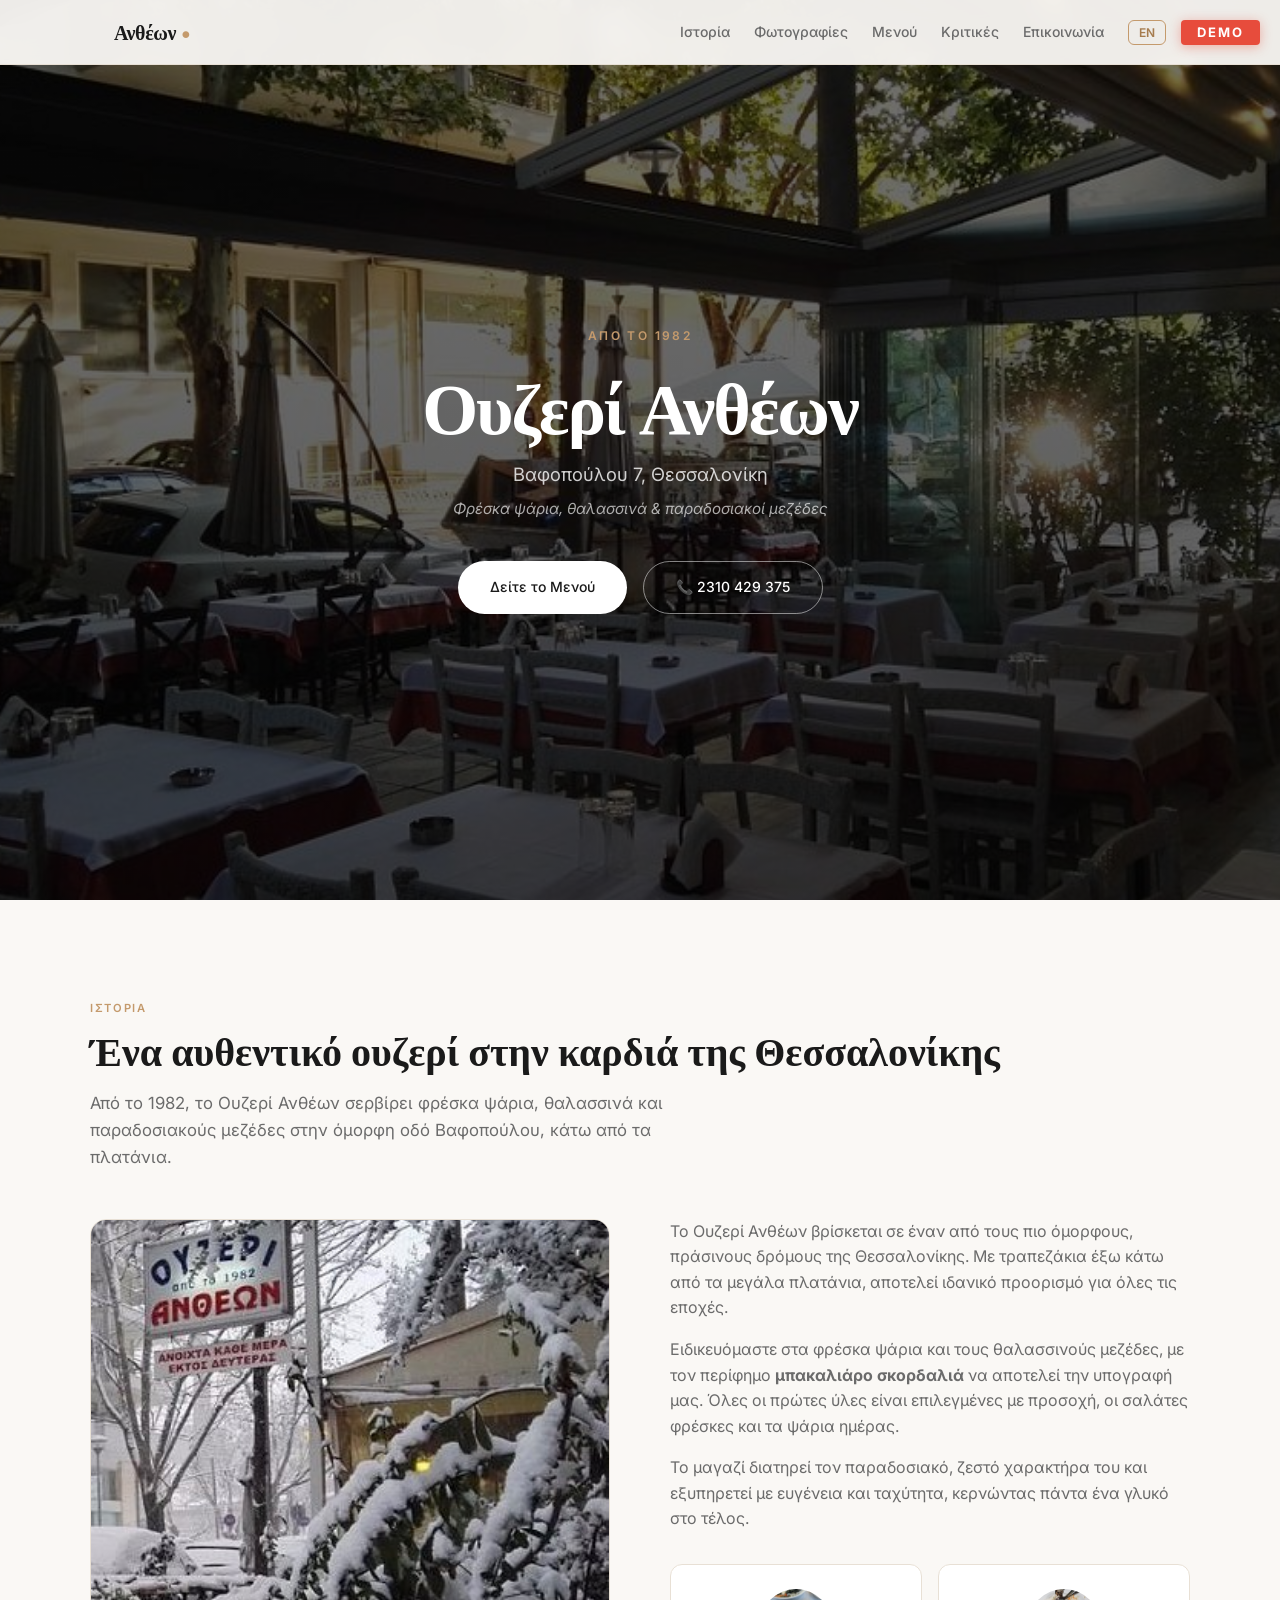
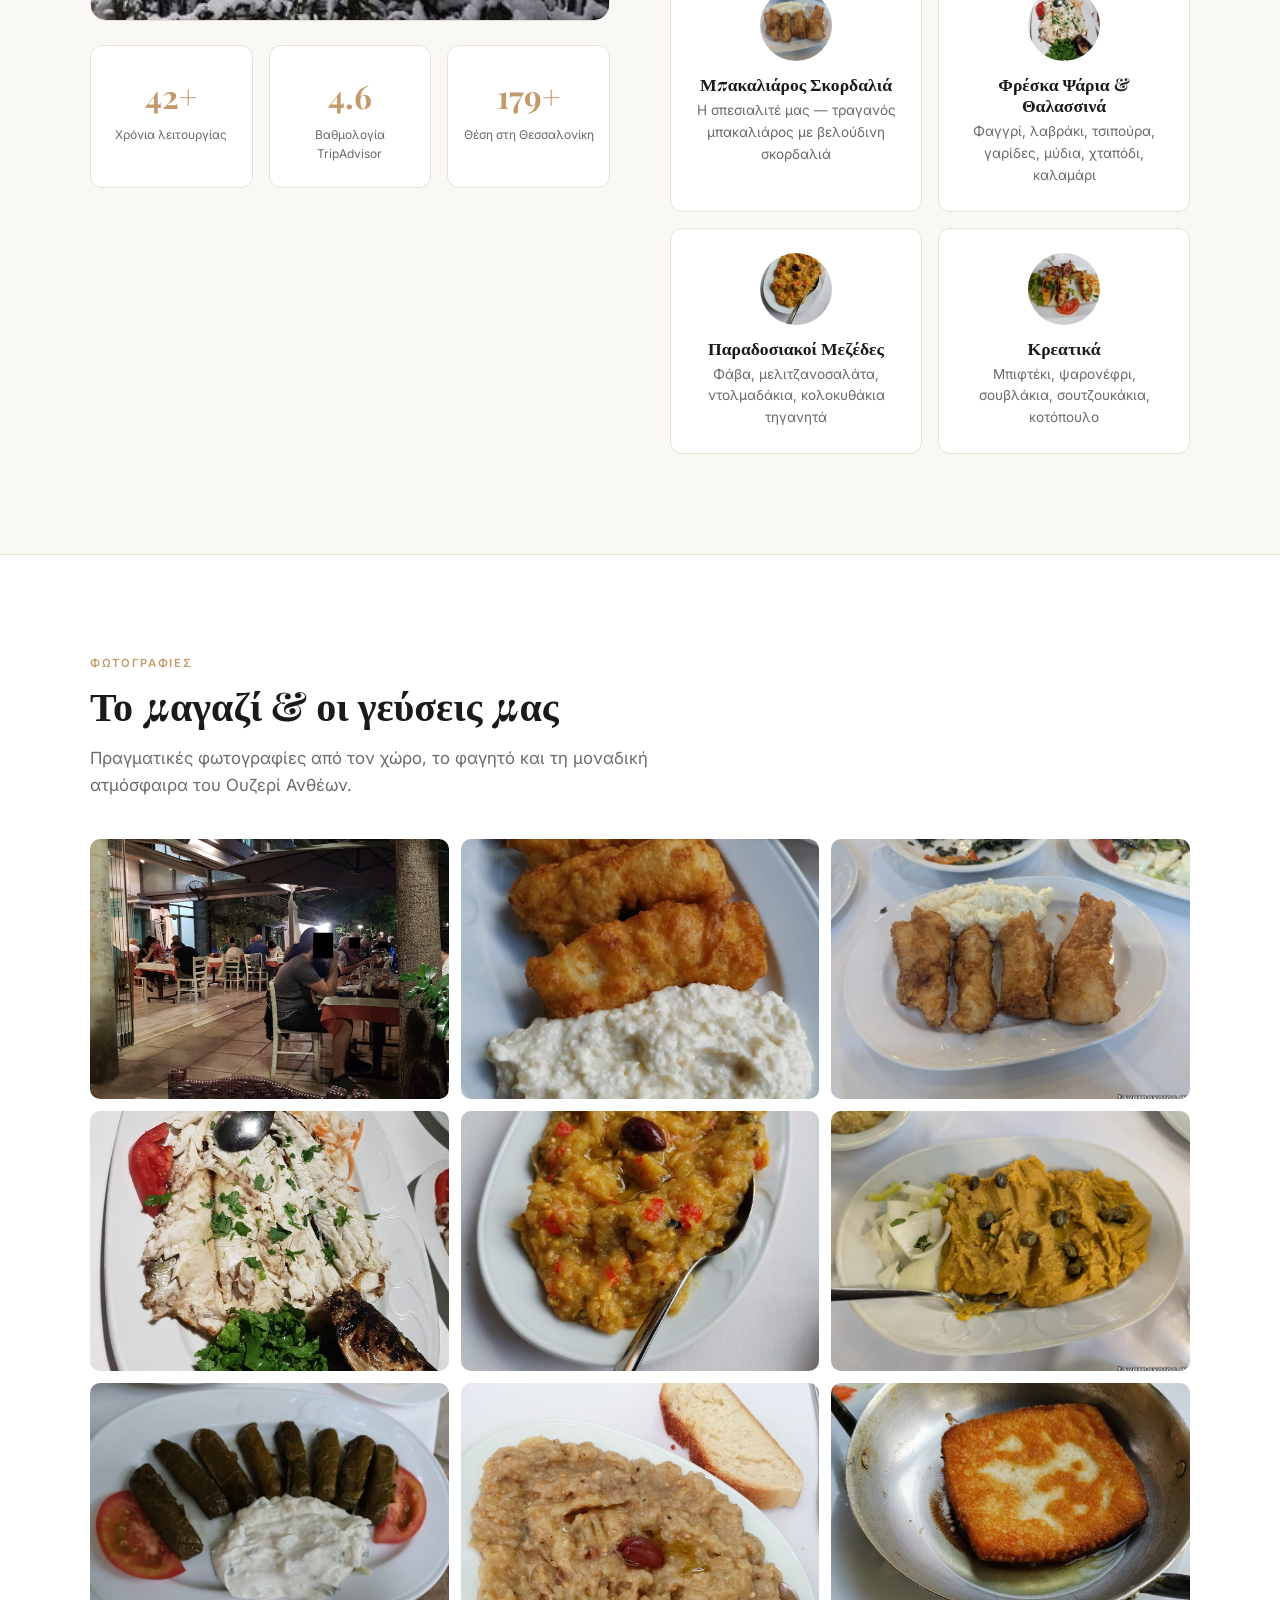
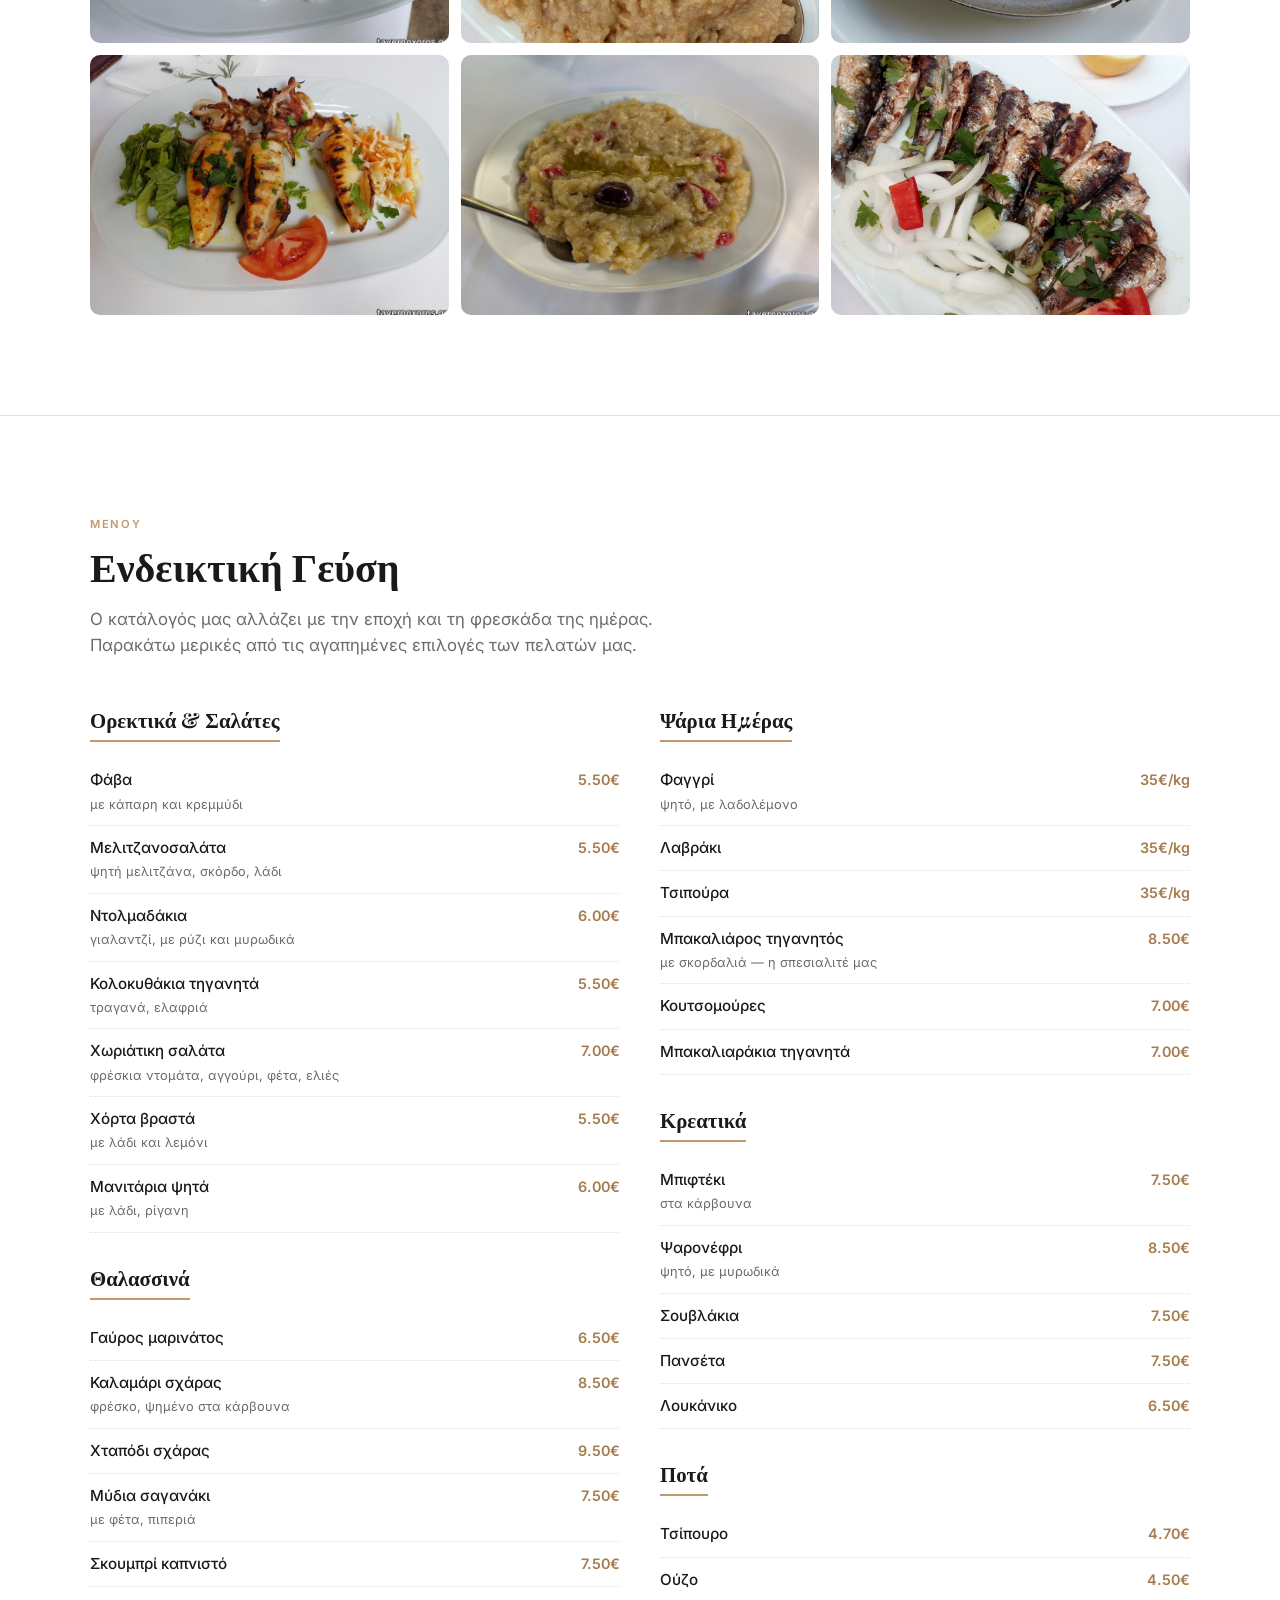
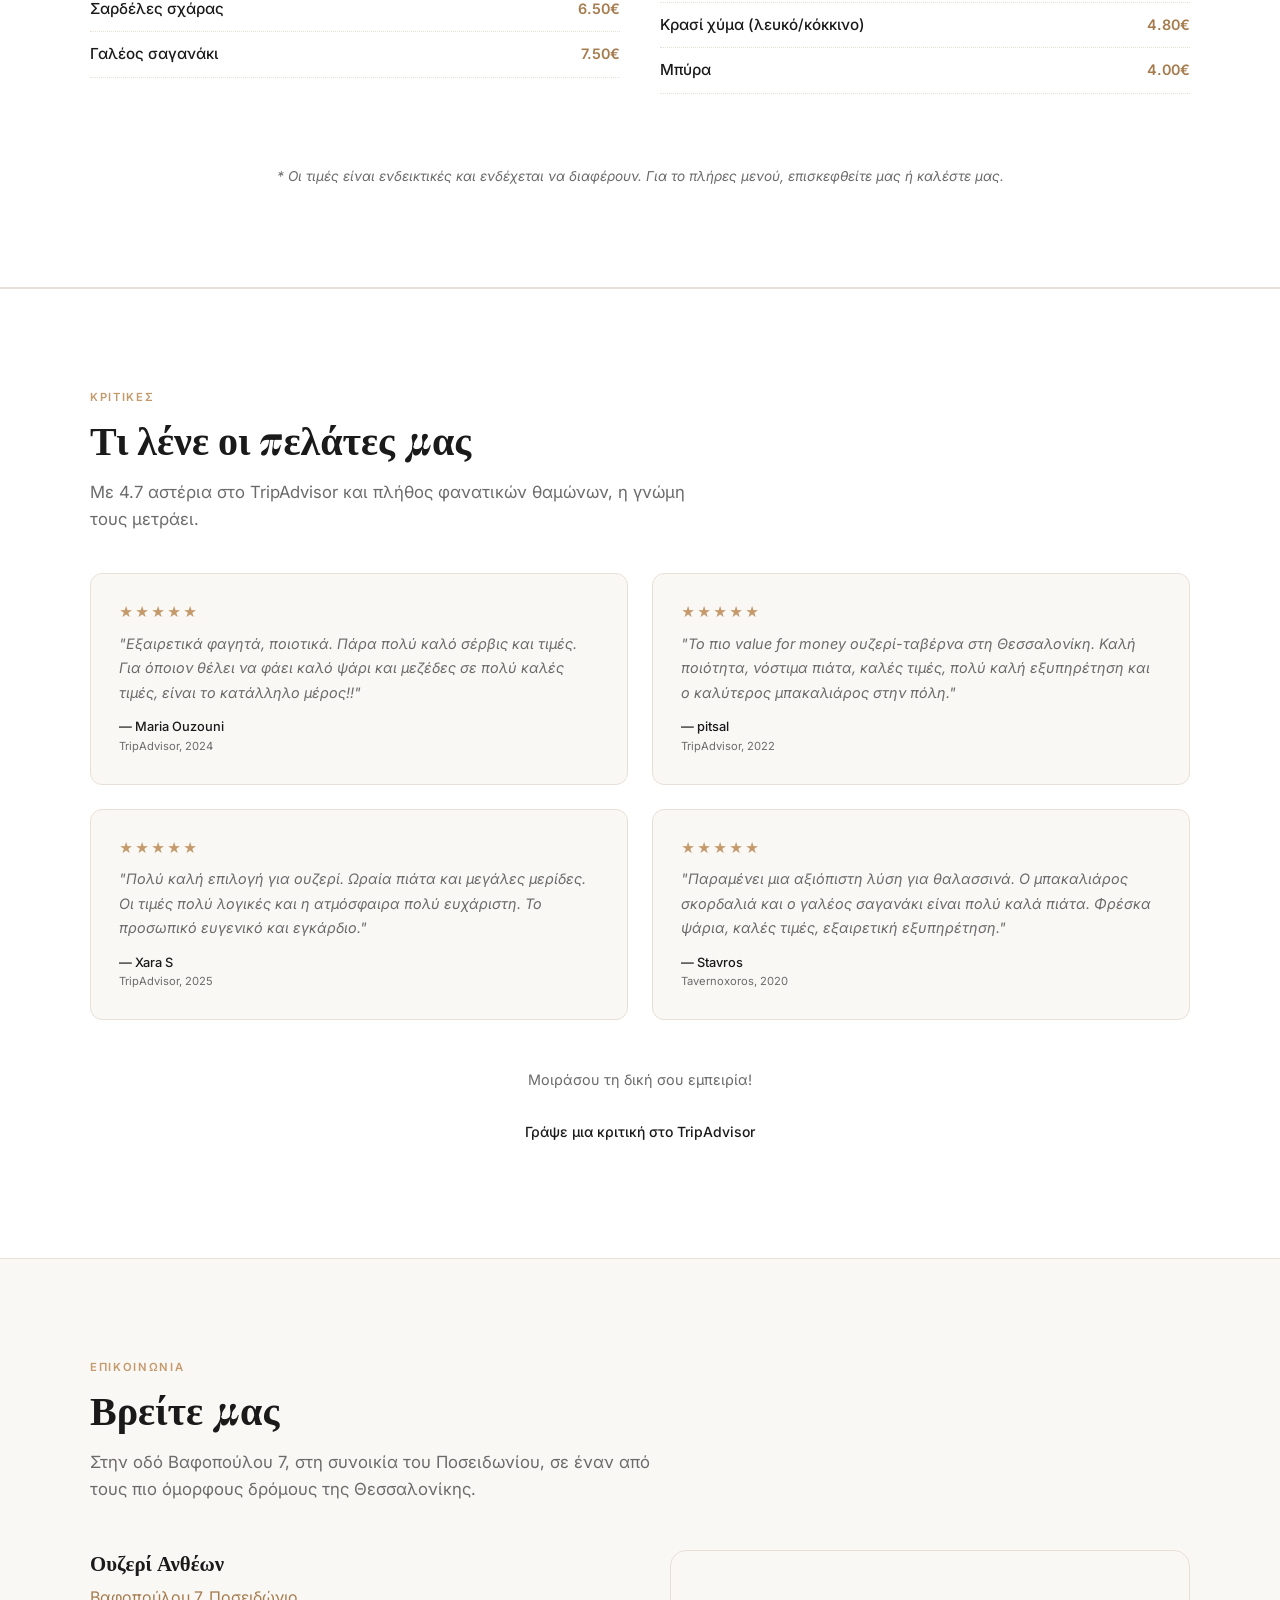
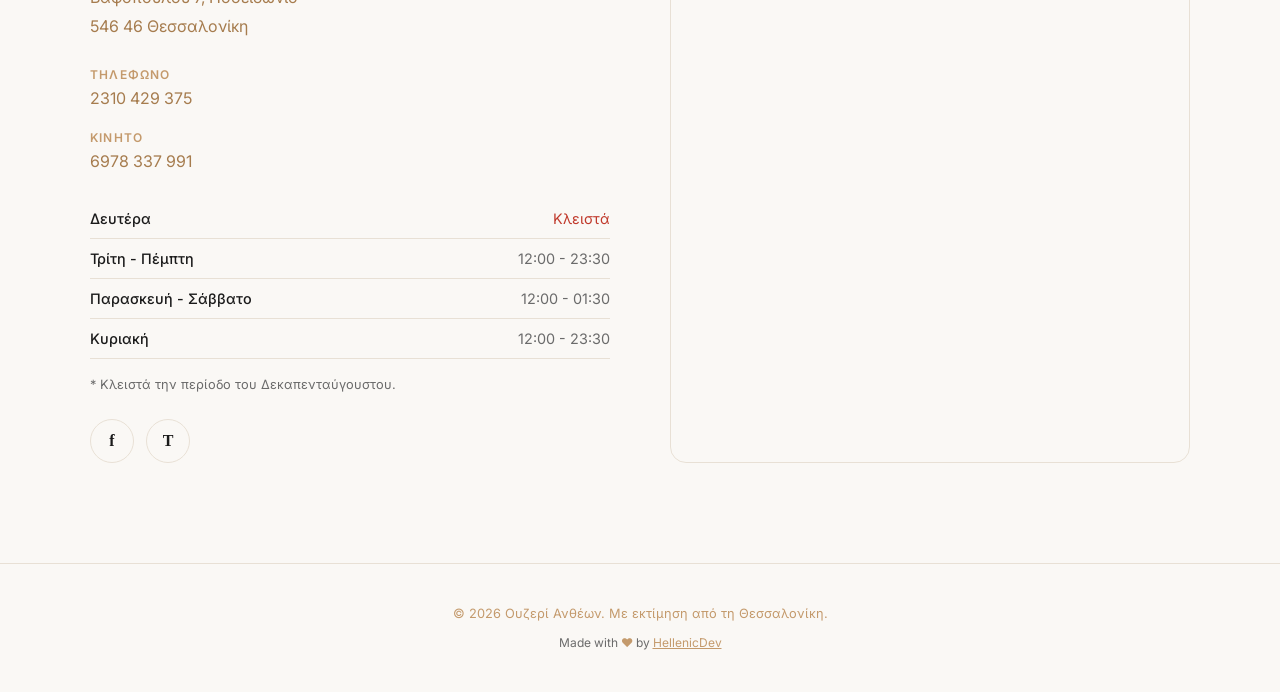
==== commit df5c82fb: "Polish: README, consent-gated analytics, a11y and SEO fixes" ====
--- a/antheon/index.html
+++ b/antheon/index.html
@@ -7,13 +7,8 @@
 <meta name="description" content="Ουζερί Ανθέων - Αυθεντικό ουζερί στη Θεσσαλονίκη από το 1982. Φρέσκα ψάρια, θαλασσινά, παραδοσιακοί μεζέδες στην οδό Βαφοπούλου 7.">
 <link rel="preconnect" href="https://fonts.googleapis.com">
   <link href="https://fonts.googleapis.com/css2?family=Playfair+Display:wght@400;700&family=Inter:wght@300;400;500;600&display=swap" rel="stylesheet">
-  <script async src="https://www.googletagmanager.com/gtag/js?id=G-9FWQFZME3Z"></script>
-  <script>
-    window.dataLayer = window.dataLayer || [];
-    function gtag(){dataLayer.push(arguments);}
-    gtag('js', new Date());
-    gtag('config', 'G-9FWQFZME3Z');
-  </script>
+  <script id="Cookiebot" src="https://consent.cookiebot.com/uc.js" data-cbid="06e4a97f-2c34-41ed-8ab6-d53b581ff080" async></script>
+  <script src="https://hellenicdev.eu/js/consent-analytics.js" data-ga-id="G-9FWQFZME3Z" defer></script>
 <style>
 :root {
   --bg: #faf8f5;
@@ -1166,7 +1161,7 @@
       </div>
       <div class="reveal-right">
         <div class="map-container">
-          <iframe src="https://www.google.com/maps/embed?pb=!1m18!1m12!1m3!1d3100.755370515161!2d22.95328121223779!3d40.59713215000001!2m3!1f0!2f0!3f0!3m2!1i1024!2i768!4f13.1!3m3!1m2!1s0x14a838d5ed639eb9%3A0x673c71493b4165ca!2zzpXOuc66zrjPgc6_IM6QzrXOuMOhz4zOvQ!5e0!3m2!1sel!2sgr!4v1" allowfullscreen="" loading="lazy" referrerpolicy="no-referrer-when-downgrade"></iframe>
+          <iframe title="Χάρτης τοποθεσίας" src="https://www.google.com/maps/embed?pb=!1m18!1m12!1m3!1d3100.755370515161!2d22.95328121223779!3d40.59713215000001!2m3!1f0!2f0!3f0!3m2!1i1024!2i768!4f13.1!3m3!1m2!1s0x14a838d5ed639eb9%3A0x673c71493b4165ca!2zzpXOuc66zrjPgc6_IM6QzrXOuMOhz4zOvQ!5e0!3m2!1sel!2sgr!4v1" allowfullscreen="" loading="lazy" referrerpolicy="no-referrer-when-downgrade"></iframe>
         </div>
       </div>
     </div>
@@ -1183,7 +1178,7 @@
 
 <div class="lightbox" id="lightbox" onclick="closeLightbox()">
   <span class="close-btn">&times;</span>
-  <img id="lightboxImg" src="" alt="">
+  <img id="lightboxImg" alt="">
 </div>
 
 <button class="back-top" id="backTop" onclick="window.scrollTo({top:0,behavior:'smooth'})">↑</button>
